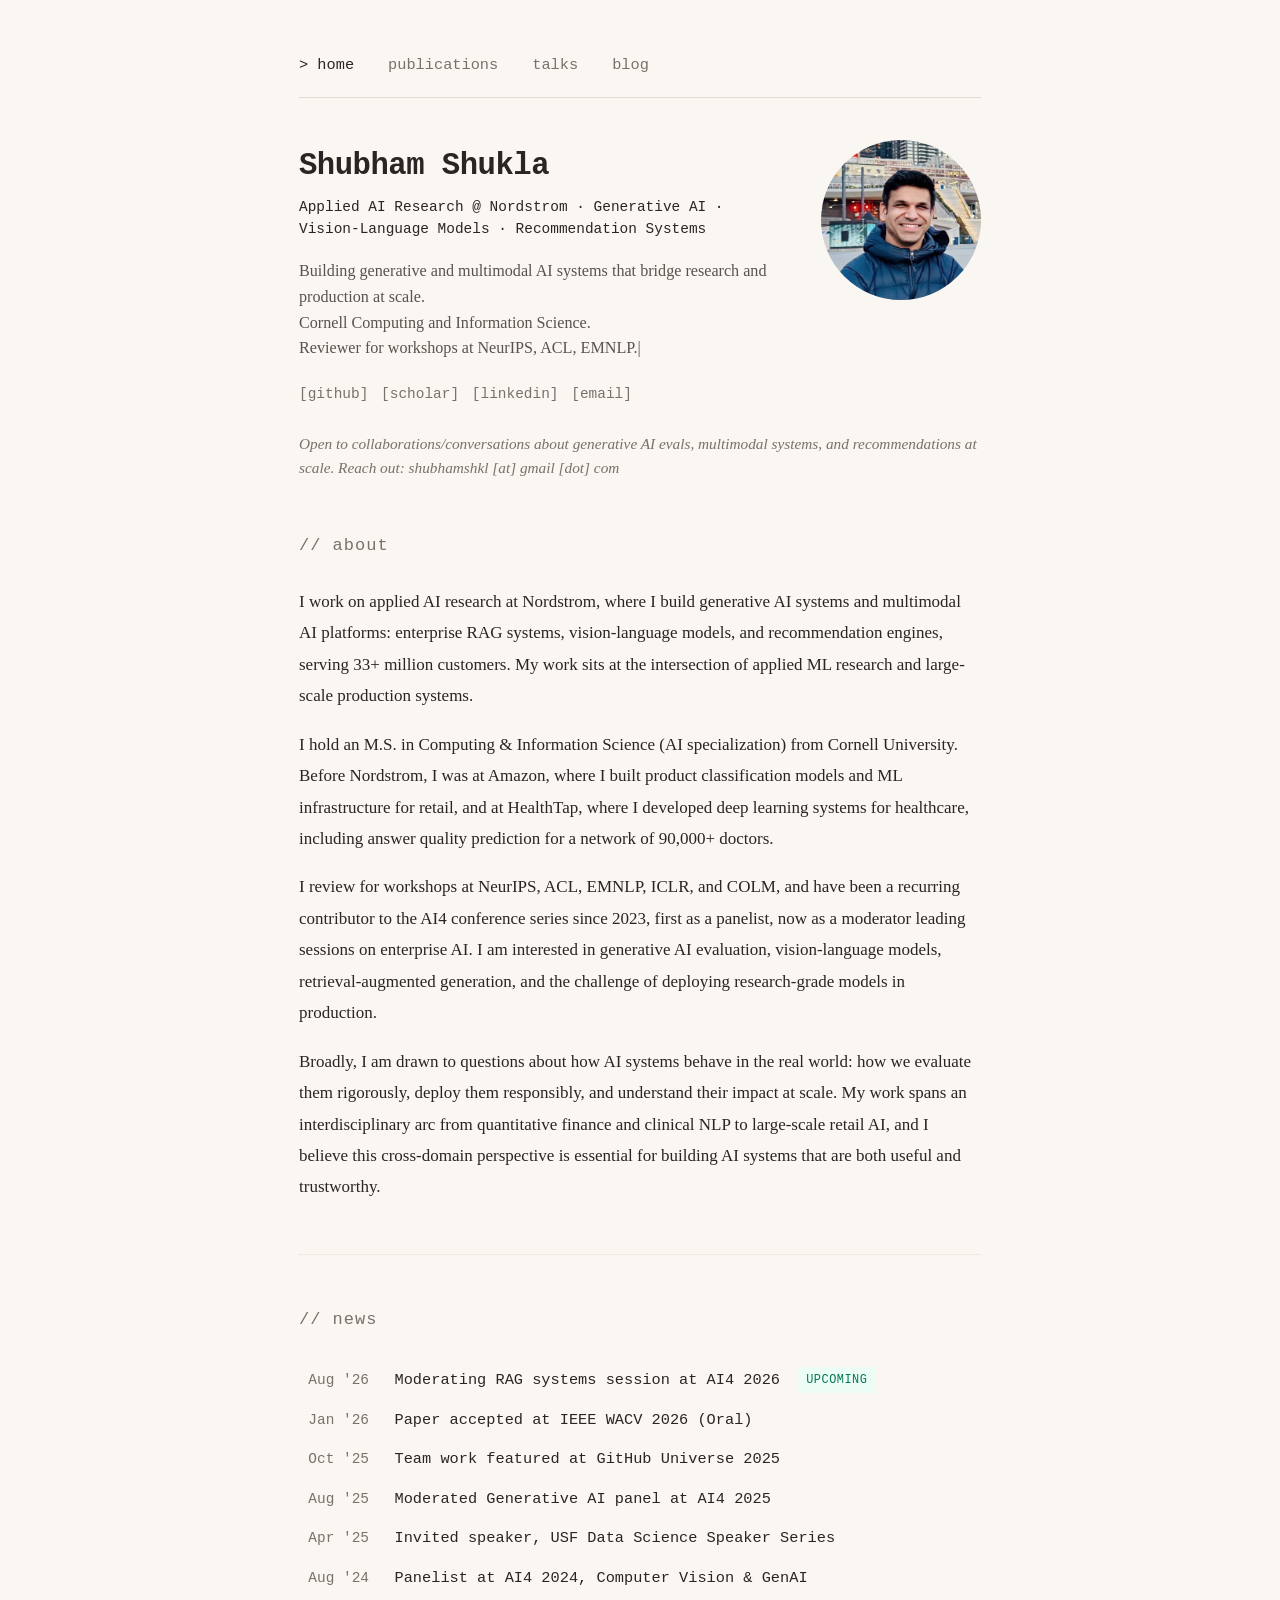
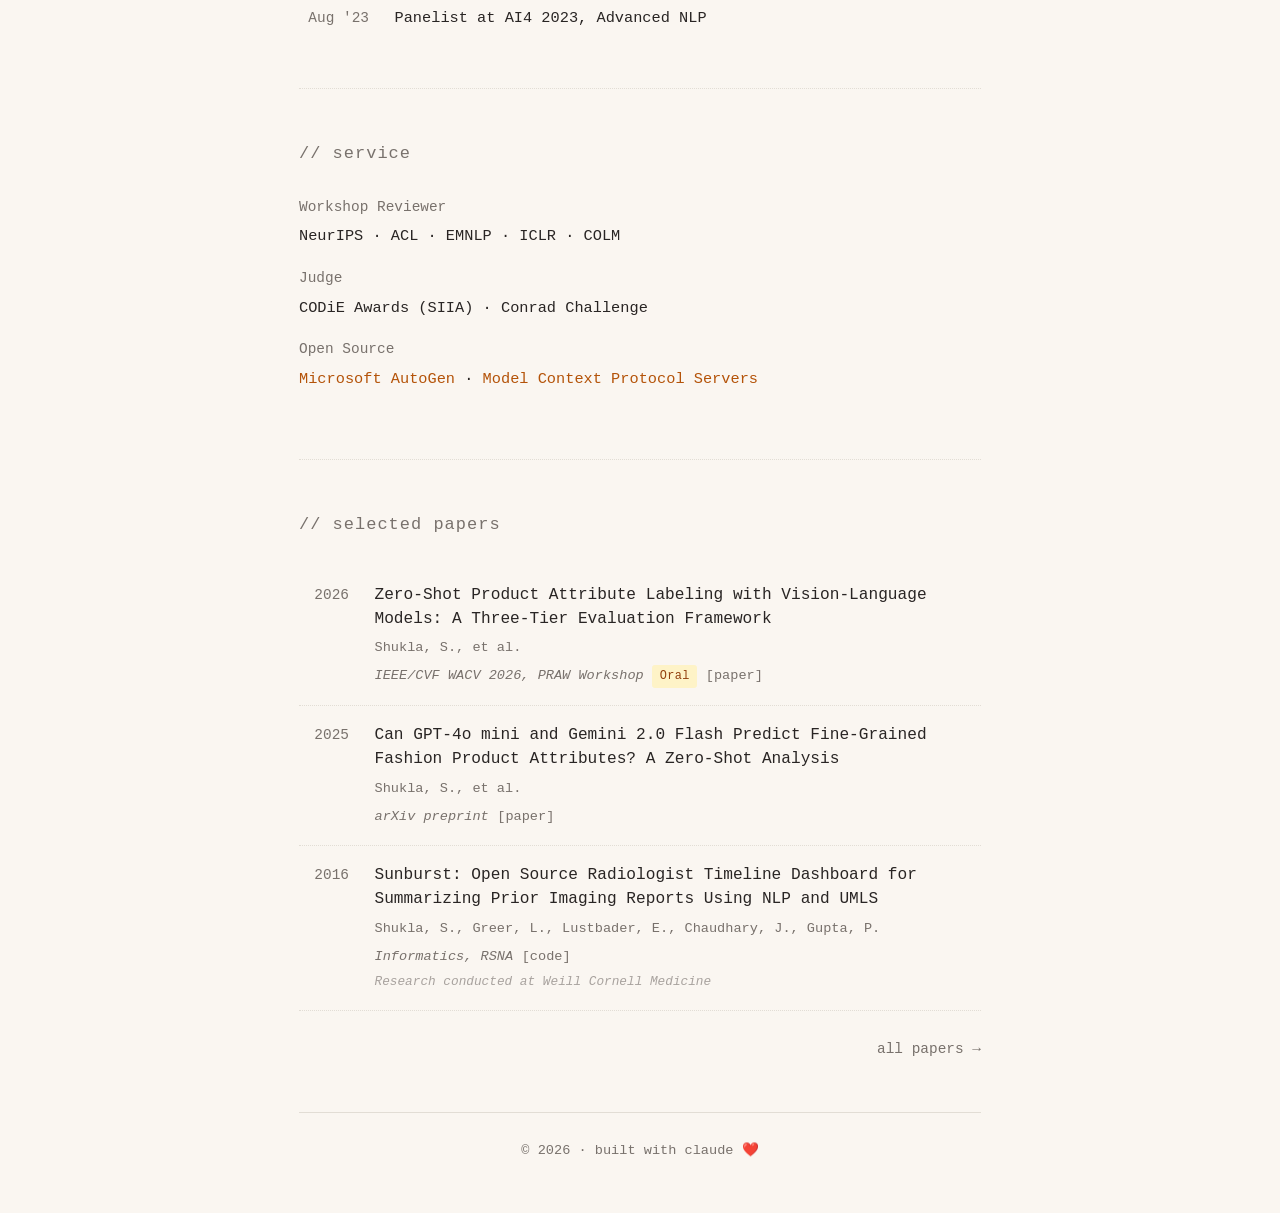
==== index.html @ 11f54bee "Update about section to emphasize generative AI systems and evaluation" ====
<!DOCTYPE html>
<html lang="en">
<head>
    <meta charset="UTF-8">
    <meta name="viewport" content="width=device-width, initial-scale=1.0">
    <title>Shubham Shukla</title>
    <meta name="description" content="Shubham Shukla | Applied AI Research @ Nordstrom. Multimodal AI, Recommendation Systems, Vision-Language Models.">
    <link rel="icon" type="image/png" href="favicons/favicon-96x96.png" sizes="96x96">
    <link rel="icon" type="image/svg+xml" href="favicons/favicon.svg">
    <link rel="shortcut icon" href="favicons/favicon.ico">
    <link rel="apple-touch-icon" sizes="180x180" href="favicons/apple-touch-icon.png">
    <link rel="manifest" href="favicons/site.webmanifest">
    <link rel="stylesheet" href="style.css">
</head>
<body>
    <div class="container">

        <!-- Navigation -->
        <nav>
            <ul>
                <li><a href="index.html" class="active">home</a></li>
                <li><a href="publications.html">publications</a></li>
                <li><a href="talks.html">talks</a></li>
                <li><a href="blog.html">blog</a></li>
            </ul>
        </nav>

        <!-- Header -->
        <header>
            <div class="header-content">
                <div class="intro">
                    <h1>Shubham Shukla</h1>
                    <p class="descriptor">Applied AI Research @ Nordstrom &middot; Generative AI &middot; Vision-Language Models &middot; Recommendation Systems</p>
                    <div class="tagline">
                        <p>Building generative and multimodal AI systems that bridge research and production at scale.</p>
                        <p>Cornell Computing and Information Science.</p>
                        <p>Reviewer for workshops at NeurIPS, ACL, EMNLP.<span class="cursor">|</span></p>
                    </div>
                    <div class="links">
                        <a href="https://github.com/shuklaham">github</a>
                        <a href="https://scholar.google.com/citations?user=YNJmWM0AAAAJ&hl=en">scholar</a>
                        <a href="https://linkedin.com/in/shuklaham">linkedin</a>
                        <a href="mailto:shubhamshkl@gmail.com">email</a>
                    </div>
                </div>
                <div class="portrait-container">
                    <img class="portrait" src="files/ss_headshot.png" alt="Shubham Shukla">
                </div>
            </div>
            <p class="callout">Open to collaborations/conversations about generative AI evals, multimodal systems, and recommendations at scale. Reach out: shubhamshkl [at] gmail [dot] com</p>
        </header>

        <main>

            <!-- About -->
            <section class="about">
                <h2 class="section-title">// about</h2>
                <p>I work on applied AI research at Nordstrom, where I build generative AI systems and multimodal AI platforms: enterprise RAG systems, vision-language models, and recommendation engines, serving 33+ million customers. My work sits at the intersection of applied ML research and large-scale production systems.</p>
                <p>I hold an M.S. in Computing &amp; Information Science (AI specialization) from Cornell University. Before Nordstrom, I was at Amazon, where I built product classification models and ML infrastructure for retail, and at HealthTap, where I developed deep learning systems for healthcare, including answer quality prediction for a network of 90,000+ doctors.</p>
                <p>I review for workshops at NeurIPS, ACL, EMNLP, ICLR, and COLM, and have been a recurring contributor to the AI4 conference series since 2023, first as a panelist, now as a moderator leading sessions on enterprise AI. I am interested in generative AI evaluation, vision-language models, retrieval-augmented generation, and the challenge of deploying research-grade models in production.</p>
                <p>Broadly, I am drawn to questions about how AI systems behave in the real world: how we evaluate them rigorously, deploy them responsibly, and understand their impact at scale. My work spans an interdisciplinary arc from quantitative finance and clinical NLP to large-scale retail AI, and I believe this cross-domain perspective is essential for building AI systems that are both useful and trustworthy.</p>
            </section>

            <!-- News -->
            <section class="news">
                <h2 class="section-title">// news</h2>
                <ul class="news-list">
                    <li class="news-item">
                        <span class="news-date">Aug '26</span>
                        <span class="news-text">Moderating RAG systems session at AI4 2026 <span class="badge-upcoming">upcoming</span></span>
                    </li>
                    <li class="news-item">
                        <span class="news-date">Jan '26</span>
                        <span class="news-text">Paper accepted at IEEE WACV 2026 (Oral)</span>
                    </li>
                    <li class="news-item">
                        <span class="news-date">Oct '25</span>
                        <span class="news-text">Team work featured at GitHub Universe 2025</span>
                    </li>
                    <li class="news-item">
                        <span class="news-date">Aug '25</span>
                        <span class="news-text">Moderated Generative AI panel at AI4 2025</span>
                    </li>
                    <li class="news-item">
                        <span class="news-date">Apr '25</span>
                        <span class="news-text">Invited speaker, USF Data Science Speaker Series</span>
                    </li>
                    <li class="news-item">
                        <span class="news-date">Aug '24</span>
                        <span class="news-text">Panelist at AI4 2024, Computer Vision &amp; GenAI</span>
                    </li>
                    <li class="news-item">
                        <span class="news-date">Aug '23</span>
                        <span class="news-text">Panelist at AI4 2023, Advanced NLP</span>
                    </li>
                </ul>
            </section>

            <!-- Service -->
            <section class="service">
                <h2 class="section-title">// service</h2>
                <div class="service-group">
                    <div class="service-label">Workshop Reviewer</div>
                    <div class="service-content">NeurIPS &middot; ACL &middot; EMNLP &middot; ICLR &middot; COLM</div>
                </div>
                <div class="service-group">
                    <div class="service-label">Judge</div>
                    <div class="service-content">CODiE Awards (SIIA) &middot; Conrad Challenge</div>
                </div>
                <div class="service-group">
                    <div class="service-label">Open Source</div>
                    <div class="service-content">
                        <a href="https://github.com/microsoft/autogen/pull/5684">Microsoft AutoGen</a> &middot;
                        <a href="https://github.com/modelcontextprotocol/servers/pull/3306">Model Context Protocol Servers</a>
                    </div>
                </div>
            </section>

            <!-- Selected Papers (compact, on homepage) -->
            <section class="papers">
                <h2 class="section-title">// selected papers</h2>

                <article class="paper">
                    <span class="year">2026</span>
                    <div class="paper-content">
                        <a class="paper-title" href="https://arxiv.org/abs/2601.15711">Zero-Shot Product Attribute Labeling with Vision-Language Models: A Three-Tier Evaluation Framework</a>
                        <div class="paper-authors">Shukla, S., et al.</div>
                        <div class="paper-meta">
                            <span class="paper-venue">IEEE/CVF WACV 2026, PRAW Workshop</span>
                            <span class="paper-badge">Oral</span>
                            <span class="paper-links"><a href="https://arxiv.org/abs/2601.15711">paper</a></span>
                        </div>
                    </div>
                </article>

                <article class="paper">
                    <span class="year">2025</span>
                    <div class="paper-content">
                        <a class="paper-title" href="https://arxiv.org/abs/2507.09950">Can GPT-4o mini and Gemini 2.0 Flash Predict Fine-Grained Fashion Product Attributes? A Zero-Shot Analysis</a>
                        <div class="paper-authors">Shukla, S., et al.</div>
                        <div class="paper-meta">
                            <span class="paper-venue">arXiv preprint</span>
                            <span class="paper-links"><a href="https://arxiv.org/abs/2507.09950">paper</a></span>
                        </div>
                    </div>
                </article>

                <article class="paper">
                    <span class="year">2016</span>
                    <div class="paper-content">
                        <a class="paper-title" href="https://bit.ly/radiologynlp">Sunburst: Open Source Radiologist Timeline Dashboard for Summarizing Prior Imaging Reports Using NLP and UMLS</a>
                        <div class="paper-authors">Shukla, S., Greer, L., Lustbader, E., Chaudhary, J., Gupta, P.</div>
                        <div class="paper-meta">
                            <span class="paper-venue">Informatics, RSNA</span>
                            <span class="paper-links"><a href="https://bit.ly/radiologynlp">code</a></span>
                        </div>
                        <div class="paper-note">Research conducted at Weill Cornell Medicine</div>
                    </div>
                </article>

                <div class="all-papers">
                    <a href="https://scholar.google.com/citations?user=YNJmWM0AAAAJ&hl=en">all papers &rarr;</a>
                </div>
            </section>

        </main>

        <footer>
            &copy; 2026 &middot; built with claude ❤️
        </footer>

    </div>
</body>
</html>
---- style.css ----
/* ================================================
   Shubham Shukla — Personal Professional Site
   Claude-inspired warm dark theme
   ================================================ */

/* --- CSS Variables --- */
:root {
    --bg: #faf6f1;
    --bg-alt: #f0ebe4;
    --text: #292524;
    --text-muted: #78716c;
    --link: #b45309;
    --link-hover: #92400e;
    --border: #e2ddd5;
    --code-bg: #f0ebe4;
    --tag-bg: #ece6dd;
    --upcoming-bg: #ecfdf5;
    --upcoming-text: #047857;
}

/* --- Reset & Base --- */
*, *::before, *::after {
    margin: 0;
    padding: 0;
    box-sizing: border-box;
}

html {
    font-size: 17px;
    scroll-behavior: smooth;
}

body {
    font-family: 'IBM Plex Mono', 'SF Mono', 'Fira Code', 'Consolas', monospace;
    background-color: var(--bg);
    color: var(--text);
    line-height: 1.7;
    -webkit-font-smoothing: antialiased;
    -moz-osx-font-smoothing: grayscale;
}

/* --- Container --- */
.container {
    max-width: 750px;
    margin: 0 auto;
    padding: 3rem 2rem;
}

/* --- Navigation --- */
nav {
    border-bottom: 1px solid var(--border);
    padding-bottom: 1rem;
    margin-bottom: 2.5rem;
}

nav ul {
    list-style: none;
    display: flex;
    gap: 2rem;
}

nav a {
    font-size: 0.9rem;
    color: var(--text-muted);
    text-decoration: none;
    transition: color 0.2s;
    position: relative;
}

nav a:hover {
    color: var(--text);
}

nav a.active {
    color: var(--text);
}

nav a.active::before {
    content: '> ';
}

nav a.disabled {
    color: #c4bdb4;
    cursor: default;
    pointer-events: none;
}

/* --- Header --- */
header {
    margin-bottom: 3rem;
}

.header-content {
    display: flex;
    justify-content: space-between;
    align-items: flex-start;
    gap: 2rem;
}

.intro {
    flex: 1;
}

.intro h1 {
    font-size: 1.8rem;
    font-weight: 600;
    letter-spacing: -0.5px;
    margin-bottom: 0.3rem;
    color: var(--text);
}

.descriptor {
    font-size: 0.85rem;
    color: var(--text);
    font-weight: 500;
    margin-bottom: 1rem;
    line-height: 1.5;
}

.tagline {
    font-family: 'Georgia', 'Times New Roman', serif;
    font-size: 0.95rem;
    color: #57534e;
    line-height: 1.6;
    margin-bottom: 1.2rem;
}

.tagline p {
    margin: 0;
}

.cursor {
    animation: blink 1s step-end infinite;
}

@keyframes blink {
    50% { opacity: 0; }
}

.links {
    display: flex;
    flex-wrap: wrap;
    gap: 0.75rem;
    font-size: 0.85rem;
}

.links a {
    color: var(--text-muted);
    text-decoration: none;
    transition: color 0.2s;
}

.links a:hover {
    color: var(--link);
}

.links a::before {
    content: '[';
}

.links a::after {
    content: ']';
}

/* --- Portrait --- */
.portrait-container {
    flex-shrink: 0;
}

.portrait {
    width: 160px;
    height: 160px;
    border-radius: 50%;
    object-fit: cover;
    object-position: center 15%;
    filter: grayscale(20%);
    transition: filter 0.3s;
}

.portrait:hover {
    filter: grayscale(0%);
}

.portrait-placeholder {
    width: 140px;
    height: 140px;
    border-radius: 50%;
    background: #e7e0d8;
    border: 2px solid var(--border);
    display: flex;
    align-items: center;
    justify-content: center;
}

.portrait-placeholder svg {
    width: 60px;
    height: 60px;
    opacity: 0.3;
}

/* --- Callout --- */
.callout {
    font-family: 'Georgia', 'Times New Roman', serif;
    font-size: 0.9rem;
    color: var(--text-muted);
    margin-top: 1.5rem;
    line-height: 1.6;
    font-style: italic;
}

/* --- Section Headers --- */
.section-title {
    font-size: 1rem;
    font-weight: 500;
    color: var(--text-muted);
    letter-spacing: 1px;
    margin-bottom: 1.5rem;
}

/* --- About / Bio --- */
.about {
    margin-bottom: 3rem;
    border-bottom: 1px dotted var(--border);
    padding-bottom: 3rem;
}

.about p {
    font-family: 'Georgia', 'Times New Roman', serif;
    font-size: 1rem;
    line-height: 1.85;
    color: var(--text);
    margin-bottom: 1rem;
}

.about p:last-child {
    margin-bottom: 0;
}

.about a {
    color: var(--link);
    text-decoration: none;
    border-bottom: 1px solid transparent;
    transition: border-color 0.2s;
}

.about a:hover {
    border-bottom-color: var(--link);
}

/* --- News Section --- */
.news {
    margin-bottom: 3rem;
    border-bottom: 1px dotted var(--border);
    padding-bottom: 3rem;
}

.news-list {
    list-style: none;
}

.news-item {
    display: flex;
    gap: 1.5rem;
    padding: 0.4rem 0;
    font-size: 0.9rem;
    align-items: baseline;
}

.news-date {
    flex-shrink: 0;
    width: 70px;
    color: var(--text-muted);
    font-size: 0.85rem;
    text-align: right;
}

.news-text {
    flex: 1;
    color: var(--text);
}

.news-text a {
    color: var(--link);
    text-decoration: none;
}

.news-text a:hover {
    text-decoration: underline;
}

/* --- Upcoming Badge --- */
.badge-upcoming {
    display: inline-block;
    font-size: 0.7rem;
    padding: 0.15rem 0.5rem;
    border-radius: 3px;
    background: var(--upcoming-bg);
    color: var(--upcoming-text);
    letter-spacing: 0.5px;
    text-transform: uppercase;
    margin-left: 0.5rem;
    vertical-align: middle;
}

/* --- Service/Review Section --- */
.service {
    margin-bottom: 3rem;
    border-bottom: 1px dotted var(--border);
    padding-bottom: 3rem;
}

.service-group {
    margin-bottom: 1rem;
}

.service-label {
    font-size: 0.85rem;
    color: var(--text-muted);
    margin-bottom: 0.3rem;
}

.service-content {
    font-size: 0.9rem;
    color: var(--text);
    line-height: 1.6;
}

.service-content a {
    color: var(--link);
    text-decoration: none;
}

.service-content a:hover {
    text-decoration: underline;
}

/* --- Papers / Publications --- */
.papers {
    margin-bottom: 3rem;
}

.paper {
    display: flex;
    gap: 1.5rem;
    padding: 1rem 0;
    border-bottom: 1px dotted var(--border);
    align-items: baseline;
}

.paper:last-child {
    border-bottom: none;
}

.paper .year {
    flex-shrink: 0;
    width: 50px;
    text-align: right;
    font-size: 0.85rem;
    color: var(--text-muted);
}

.paper-content {
    flex: 1;
}

.paper-title {
    font-size: 0.95rem;
    color: var(--text);
    text-decoration: none;
    line-height: 1.5;
    display: block;
    margin-bottom: 0.3rem;
}

.paper-title:hover {
    color: var(--link);
}

.paper-authors {
    font-size: 0.8rem;
    color: var(--text-muted);
    margin-bottom: 0.3rem;
}

.paper-meta {
    font-size: 0.8rem;
    color: var(--text-muted);
    display: flex;
    flex-wrap: wrap;
    align-items: baseline;
    gap: 0.5rem;
}

.paper-venue {
    font-style: italic;
}

.paper-badge {
    display: inline-block;
    font-size: 0.7rem;
    padding: 0.1rem 0.45rem;
    border-radius: 3px;
    background: #fef3c7;
    color: #92400e;
    letter-spacing: 0.3px;
}

.paper-links {
    font-size: 0.8rem;
}

.paper-links a {
    color: var(--text-muted);
    text-decoration: none;
    transition: color 0.2s;
}

.paper-links a:hover {
    color: var(--link);
}

.paper-links a::before {
    content: '[';
}

.paper-links a::after {
    content: ']';
}

.paper-links .sep {
    color: #d6d0c8;
    margin: 0 0.15rem;
}

.paper-note {
    font-size: 0.75rem;
    color: #a8a29e;
    font-style: italic;
    margin-top: 0.2rem;
}

.all-papers {
    text-align: right;
    margin-top: 1.5rem;
    font-size: 0.85rem;
}

.all-papers a {
    color: var(--text-muted);
    text-decoration: none;
    transition: color 0.2s;
}

.all-papers a:hover {
    color: var(--link);
}

/* --- Talks --- */
.talks {
    margin-bottom: 3rem;
}

.talk {
    display: flex;
    gap: 1.5rem;
    padding: 1rem 0;
    border-bottom: 1px dotted var(--border);
    align-items: baseline;
}

.talk:last-child {
    border-bottom: none;
}

.talk .date {
    flex-shrink: 0;
    width: 80px;
    text-align: right;
    font-size: 0.85rem;
    color: var(--text-muted);
}

.talk-content {
    flex: 1;
}

.talk-event {
    font-size: 0.95rem;
    color: var(--text);
    margin-bottom: 0.25rem;
}

.talk-topic {
    font-family: 'Georgia', 'Times New Roman', serif;
    font-size: 0.9rem;
    color: var(--text-muted);
    font-style: italic;
    margin-bottom: 0.3rem;
}

.talk-role {
    display: inline-block;
    font-size: 0.7rem;
    padding: 0.15rem 0.5rem;
    border-radius: 3px;
    letter-spacing: 0.5px;
    text-transform: uppercase;
    font-weight: 500;
}

.role-moderator {
    background: #fef3c7;
    color: #92400e;
}

.role-speaker {
    background: #ecfdf5;
    color: #047857;
}

.role-panelist {
    background: #fce7f3;
    color: #9d174d;
}

/* --- Footer --- */
footer {
    margin-top: 3rem;
    padding-top: 1.5rem;
    border-top: 1px solid var(--border);
    text-align: center;
    font-size: 0.8rem;
    color: var(--text-muted);
}

/* --- Generic link styling --- */
a {
    color: var(--link);
}

/* --- Page header for sub-pages --- */
.page-header {
    margin-bottom: 2.5rem;
}

.page-header h1 {
    font-size: 1.5rem;
    font-weight: 600;
    letter-spacing: -0.3px;
    margin-bottom: 0.3rem;
}

.page-header .tagline {
    margin-bottom: 0;
}

/* --- Blog List --- */
.blog-list {
    margin-bottom: 3rem;
}

.blog-post {
    padding: 1.25rem 0;
    border-bottom: 1px dotted var(--border);
}

.blog-post:last-child {
    border-bottom: none;
}

.post-date {
    font-size: 0.8rem;
    color: var(--text-muted);
}

.blog-post h2 {
    font-size: 1.05rem;
    font-weight: 500;
    margin: 0.25rem 0;
}

.blog-post h2 a {
    color: var(--text);
    text-decoration: none;
    transition: color 0.2s;
}

.blog-post h2 a:hover {
    color: var(--link);
}

.post-excerpt {
    font-family: 'Georgia', 'Times New Roman', serif;
    font-size: 0.9rem;
    color: var(--text-muted);
    margin-bottom: 0.5rem;
}

.post-tags {
    display: flex;
    gap: 0.5rem;
}

.tag {
    font-size: 0.7rem;
    padding: 0.1rem 0.45rem;
    border-radius: 3px;
    background: var(--tag-bg);
    color: var(--text-muted);
    letter-spacing: 0.3px;
    text-transform: uppercase;
}

/* --- Blog Post Page --- */
.post-header {
    margin-bottom: 2rem;
}

.back-link {
    font-size: 0.85rem;
    color: var(--text-muted);
    text-decoration: none;
    display: inline-block;
    margin-bottom: 1.5rem;
    transition: color 0.2s;
}

.back-link:hover {
    color: var(--link);
}

.post-header h1 {
    font-size: 1.5rem;
    font-weight: 600;
    letter-spacing: -0.3px;
    margin-bottom: 0.5rem;
}

.post-meta {
    font-size: 0.85rem;
    color: var(--text-muted);
}

.post-content {
    margin-bottom: 3rem;
}

.post-content p {
    font-family: 'Georgia', 'Times New Roman', serif;
    font-size: 1rem;
    line-height: 1.85;
    color: var(--text);
    margin-bottom: 1rem;
}

.post-content h2 {
    font-size: 1.1rem;
    font-weight: 600;
    margin: 2rem 0 1rem;
}

.post-content a {
    color: var(--link);
    text-decoration: none;
    border-bottom: 1px solid transparent;
    transition: border-color 0.2s;
}

.post-content a:hover {
    border-bottom-color: var(--link);
}

/* --- Responsive --- */
@media (max-width: 600px) {
    html {
        font-size: 15px;
    }

    .container {
        padding: 2rem 1.5rem;
    }

    nav ul {
        gap: 1rem;
    }

    .header-content {
        flex-direction: column-reverse;
        align-items: center;
        text-align: center;
    }

    .intro h1 {
        font-size: 1.5rem;
    }

    .links {
        justify-content: center;
    }

    .portrait, .portrait-placeholder {
        width: 120px;
        height: 120px;
    }

    .about, .news, .service, .papers, .talks {
        margin-bottom: 2rem;
        padding-bottom: 2rem;
    }

    .paper {
        flex-direction: column;
        gap: 0.25rem;
    }

    .paper .year {
        text-align: left;
        width: auto;
    }

    .talk {
        flex-direction: column;
        gap: 0.25rem;
    }

    .talk .date {
        text-align: left;
        width: auto;
    }

    .news-item {
        flex-direction: column;
        gap: 0.2rem;
    }

    .news-date {
        text-align: left;
        width: auto;
    }
}
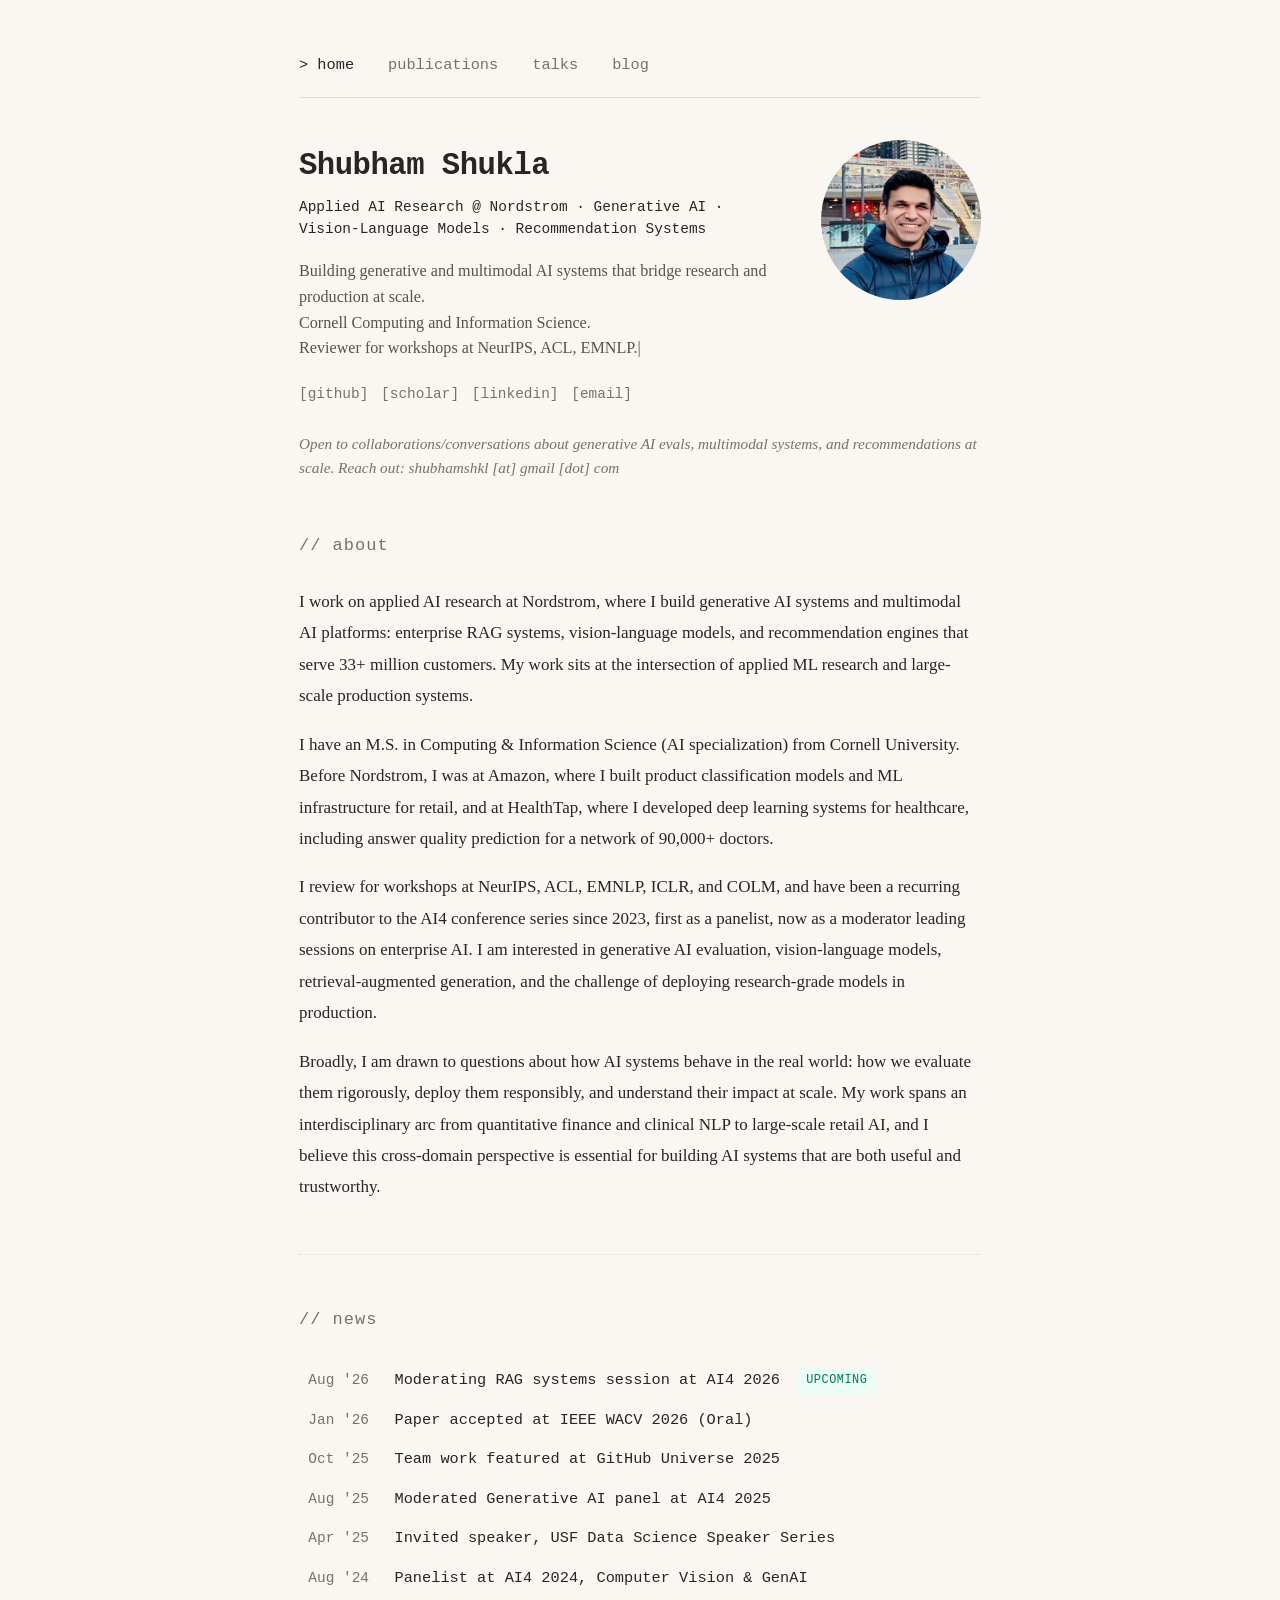
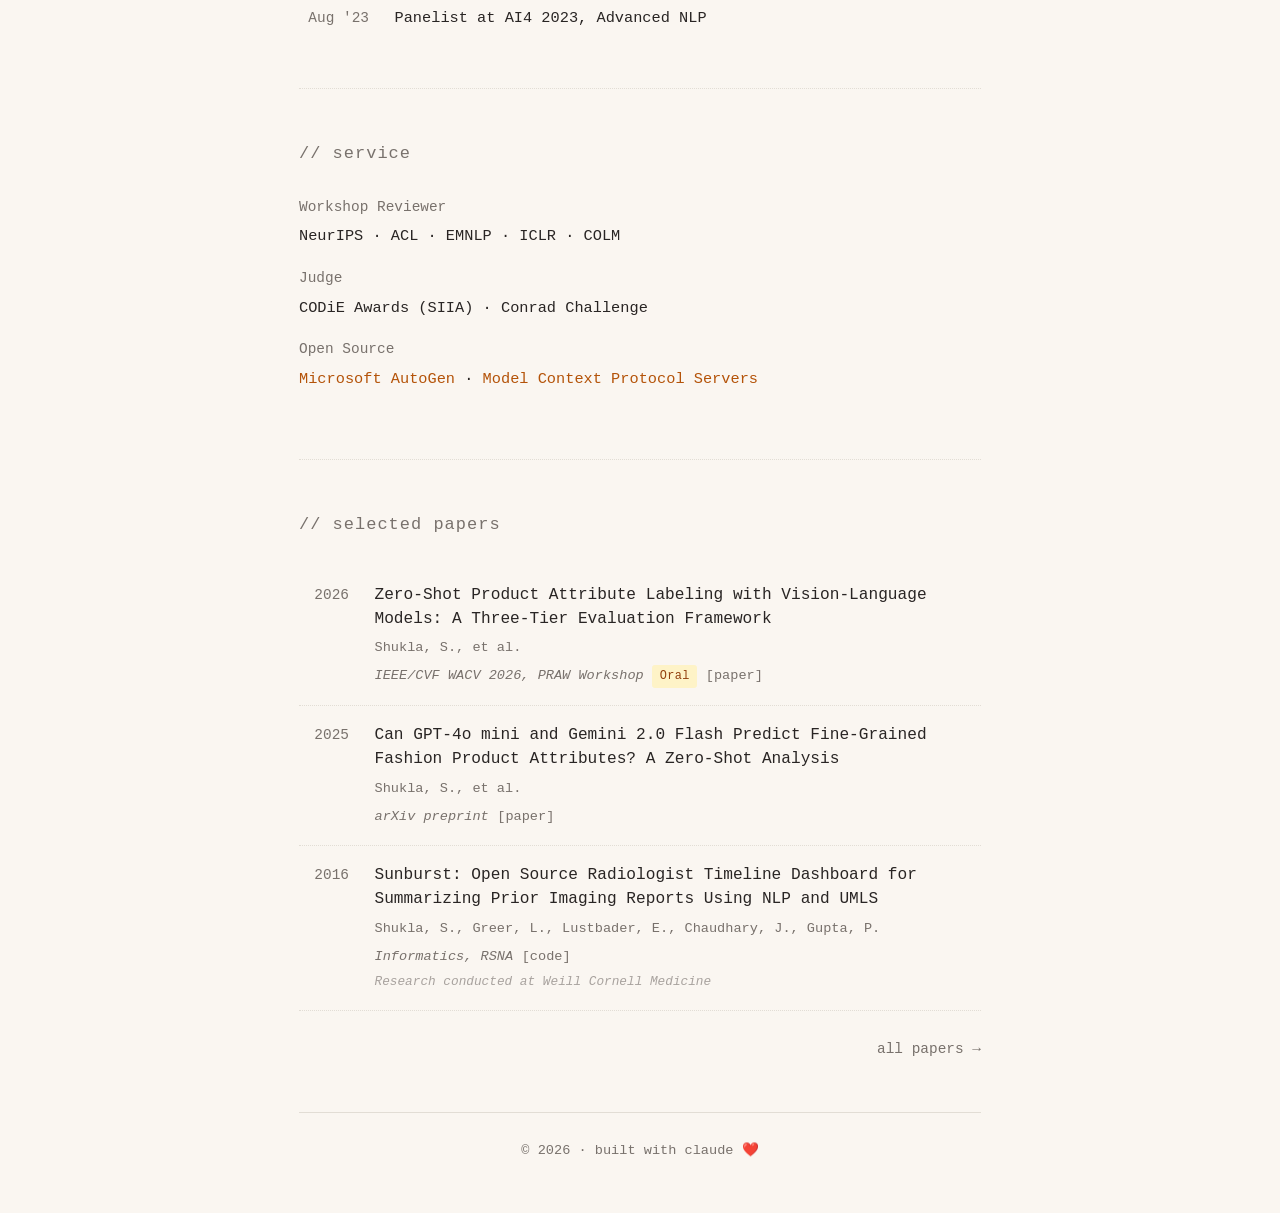
==== commit 30afb74d: "Polish about section wording Co-Authored-By: Claude Opus 4.6 <noreply@anthropic.com>" ====
--- a/index.html
+++ b/index.html
@@ -55,8 +55,8 @@
             <!-- About -->
             <section class="about">
                 <h2 class="section-title">// about</h2>
-                <p>I work on applied AI research at Nordstrom, where I build generative AI systems and multimodal AI platforms: enterprise RAG systems, vision-language models, and recommendation engines, serving 33+ million customers. My work sits at the intersection of applied ML research and large-scale production systems.</p>
-                <p>I hold an M.S. in Computing &amp; Information Science (AI specialization) from Cornell University. Before Nordstrom, I was at Amazon, where I built product classification models and ML infrastructure for retail, and at HealthTap, where I developed deep learning systems for healthcare, including answer quality prediction for a network of 90,000+ doctors.</p>
+                <p>I work on applied AI research at Nordstrom, where I build generative AI systems and multimodal AI platforms: enterprise RAG systems, vision-language models, and recommendation engines that serve 33+ million customers. My work sits at the intersection of applied ML research and large-scale production systems.</p>
+                <p>I have an M.S. in Computing &amp; Information Science (AI specialization) from Cornell University. Before Nordstrom, I was at Amazon, where I built product classification models and ML infrastructure for retail, and at HealthTap, where I developed deep learning systems for healthcare, including answer quality prediction for a network of 90,000+ doctors.</p>
                 <p>I review for workshops at NeurIPS, ACL, EMNLP, ICLR, and COLM, and have been a recurring contributor to the AI4 conference series since 2023, first as a panelist, now as a moderator leading sessions on enterprise AI. I am interested in generative AI evaluation, vision-language models, retrieval-augmented generation, and the challenge of deploying research-grade models in production.</p>
                 <p>Broadly, I am drawn to questions about how AI systems behave in the real world: how we evaluate them rigorously, deploy them responsibly, and understand their impact at scale. My work spans an interdisciplinary arc from quantitative finance and clinical NLP to large-scale retail AI, and I believe this cross-domain perspective is essential for building AI systems that are both useful and trustworthy.</p>
             </section>
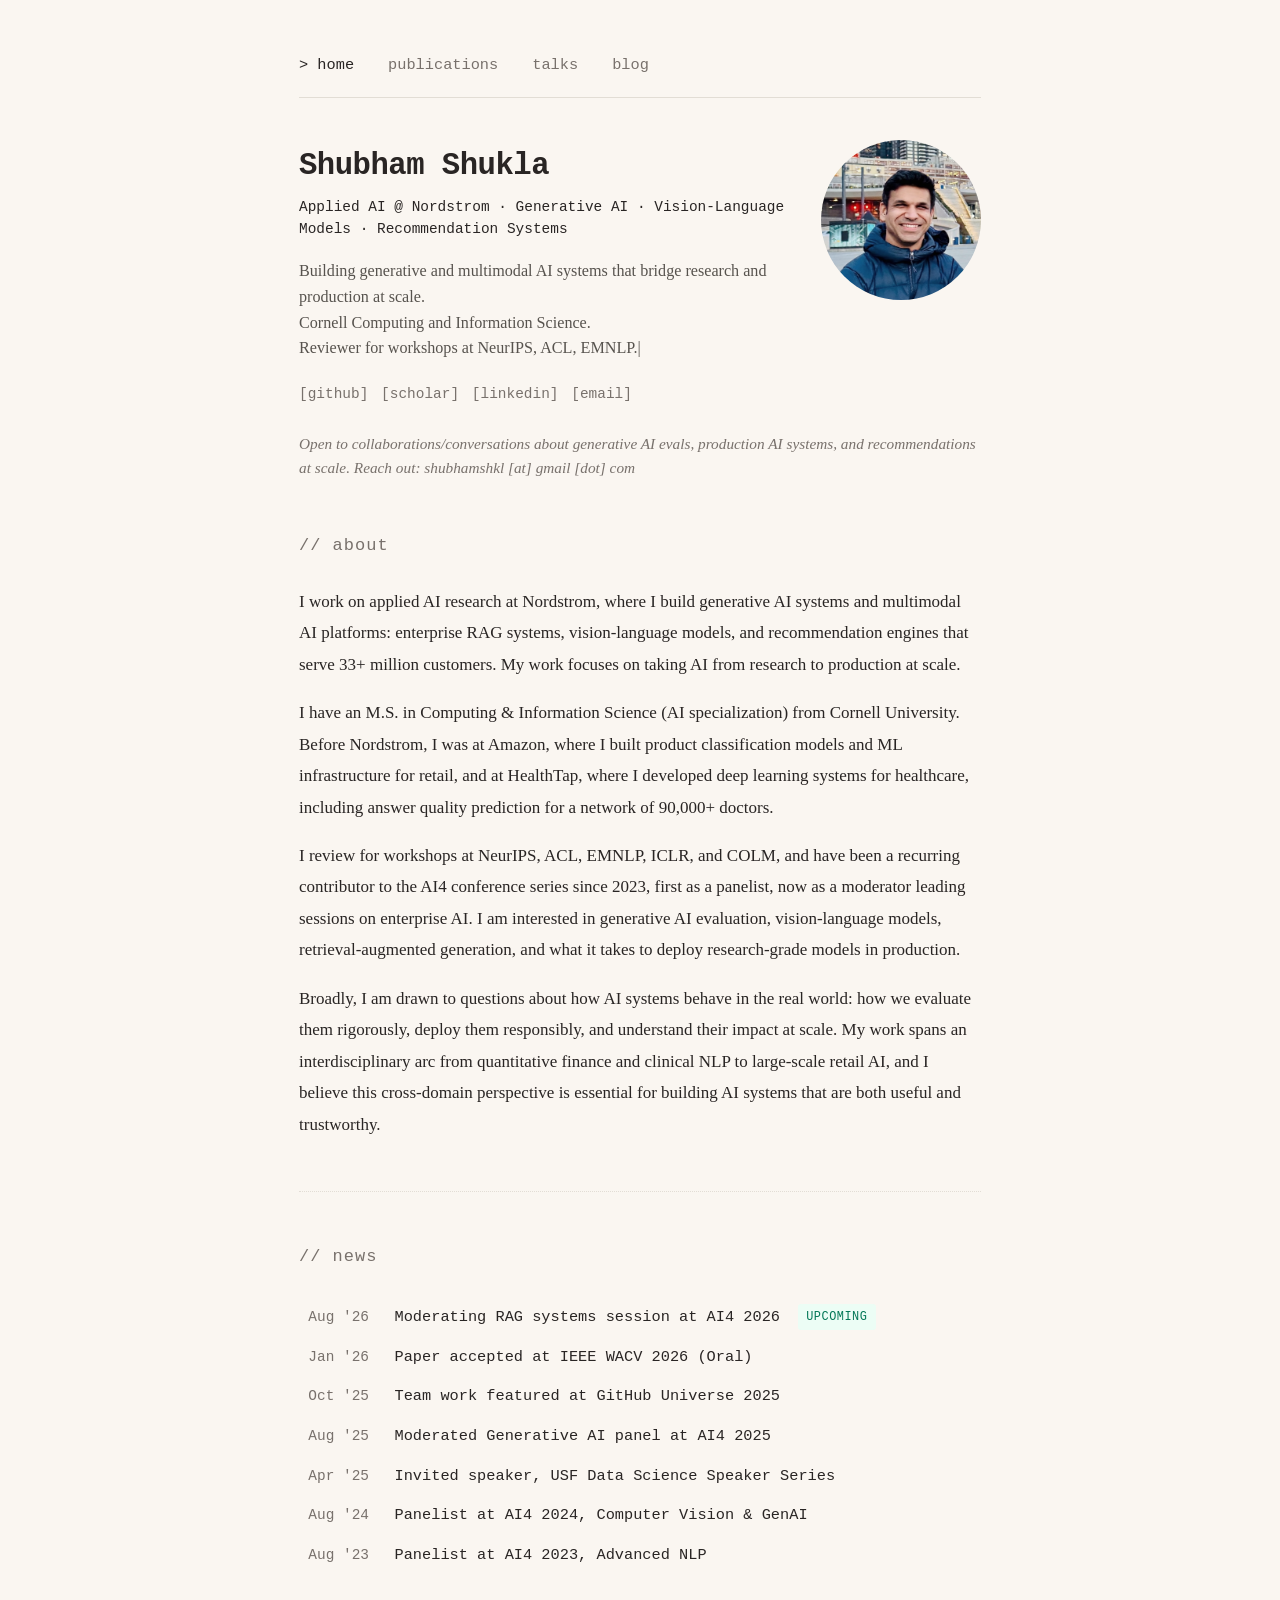
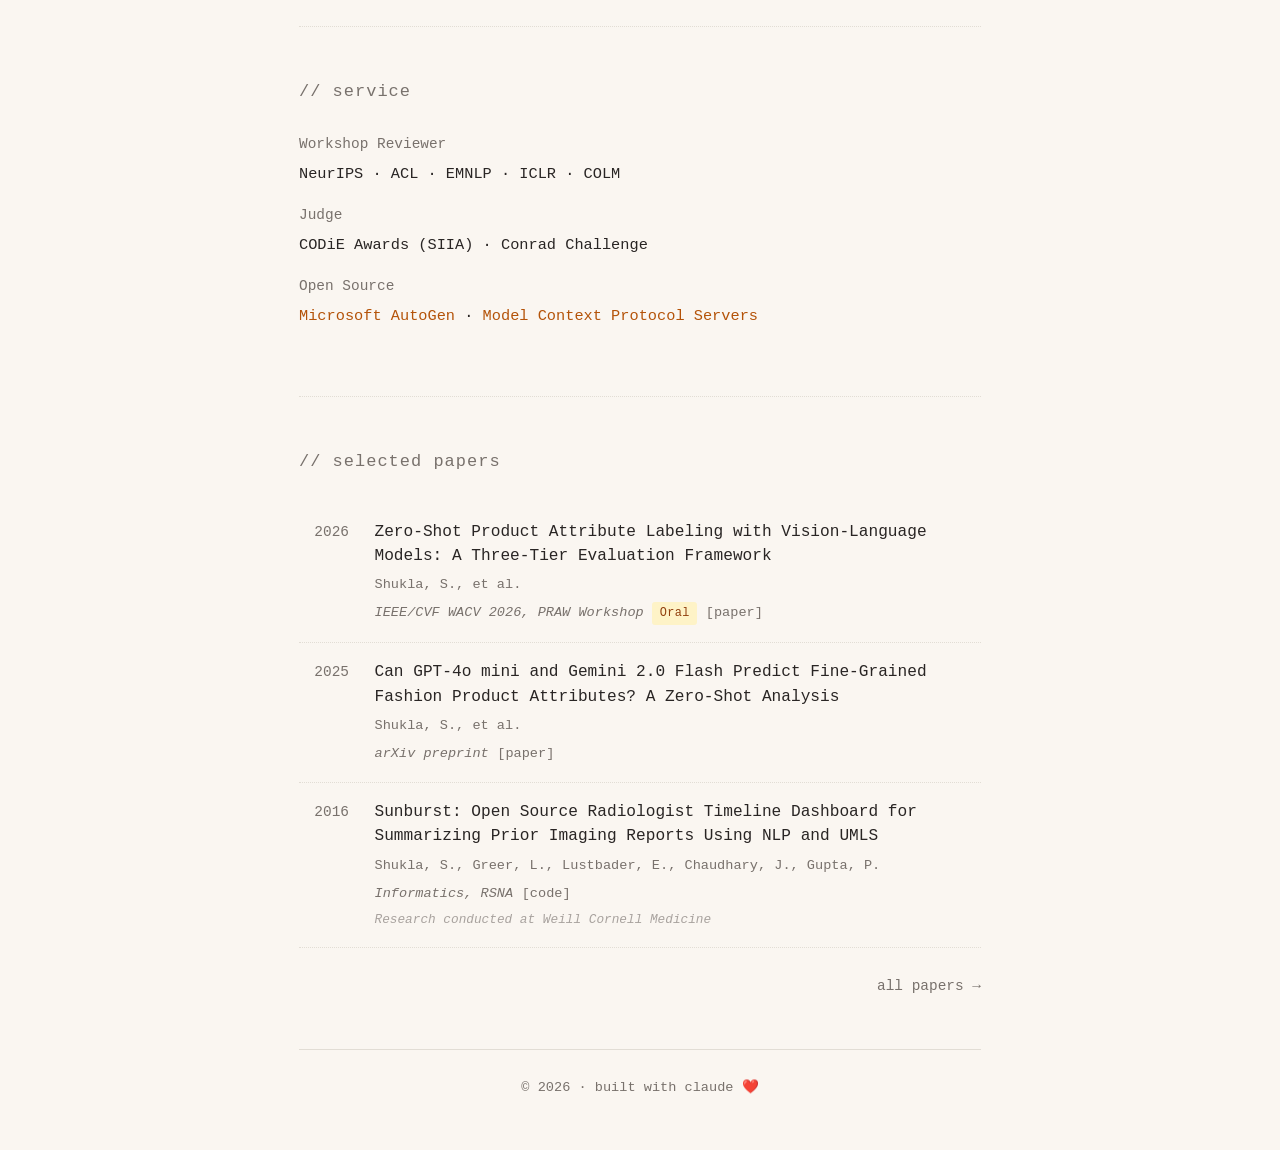
==== commit 8869af14: "Shift website tone toward applied AI and production systems Co-Authored-By: Claude Opus 4.6 <noreply" ====
--- a/index.html
+++ b/index.html
@@ -4,13 +4,21 @@
     <meta charset="UTF-8">
     <meta name="viewport" content="width=device-width, initial-scale=1.0">
     <title>Shubham Shukla</title>
-    <meta name="description" content="Shubham Shukla | Applied AI Research @ Nordstrom. Multimodal AI, Recommendation Systems, Vision-Language Models.">
+    <meta name="description" content="Shubham Shukla | Applied AI @ Nordstrom. Multimodal AI, Recommendation Systems, Vision-Language Models.">
     <link rel="icon" type="image/png" href="favicons/favicon-96x96.png" sizes="96x96">
     <link rel="icon" type="image/svg+xml" href="favicons/favicon.svg">
     <link rel="shortcut icon" href="favicons/favicon.ico">
     <link rel="apple-touch-icon" sizes="180x180" href="favicons/apple-touch-icon.png">
     <link rel="manifest" href="favicons/site.webmanifest">
     <link rel="stylesheet" href="style.css">
+    <!-- Google tag (gtag.js) -->
+    <script async src="https://www.googletagmanager.com/gtag/js?id=G-W799XXLWF4"></script>
+    <script>
+      window.dataLayer = window.dataLayer || [];
+      function gtag(){dataLayer.push(arguments);}
+      gtag('js', new Date());
+      gtag('config', 'G-W799XXLWF4');
+    </script>
 </head>
 <body>
     <div class="container">
@@ -30,7 +38,7 @@
             <div class="header-content">
                 <div class="intro">
                     <h1>Shubham Shukla</h1>
-                    <p class="descriptor">Applied AI Research @ Nordstrom &middot; Generative AI &middot; Vision-Language Models &middot; Recommendation Systems</p>
+                    <p class="descriptor">Applied AI @ Nordstrom &middot; Generative AI &middot; Vision-Language Models &middot; Recommendation Systems</p>
                     <div class="tagline">
                         <p>Building generative and multimodal AI systems that bridge research and production at scale.</p>
                         <p>Cornell Computing and Information Science.</p>
@@ -47,7 +55,7 @@
                     <img class="portrait" src="files/ss_headshot.png" alt="Shubham Shukla">
                 </div>
             </div>
-            <p class="callout">Open to collaborations/conversations about generative AI evals, multimodal systems, and recommendations at scale. Reach out: shubhamshkl [at] gmail [dot] com</p>
+            <p class="callout">Open to collaborations/conversations about generative AI evals, production AI systems, and recommendations at scale. Reach out: shubhamshkl [at] gmail [dot] com</p>
         </header>
 
         <main>
@@ -55,9 +63,9 @@
             <!-- About -->
             <section class="about">
                 <h2 class="section-title">// about</h2>
-                <p>I work on applied AI research at Nordstrom, where I build generative AI systems and multimodal AI platforms: enterprise RAG systems, vision-language models, and recommendation engines that serve 33+ million customers. My work sits at the intersection of applied ML research and large-scale production systems.</p>
+                <p>I work on applied AI research at Nordstrom, where I build generative AI systems and multimodal AI platforms: enterprise RAG systems, vision-language models, and recommendation engines that serve 33+ million customers. My work focuses on taking AI from research to production at scale.</p>
                 <p>I have an M.S. in Computing &amp; Information Science (AI specialization) from Cornell University. Before Nordstrom, I was at Amazon, where I built product classification models and ML infrastructure for retail, and at HealthTap, where I developed deep learning systems for healthcare, including answer quality prediction for a network of 90,000+ doctors.</p>
-                <p>I review for workshops at NeurIPS, ACL, EMNLP, ICLR, and COLM, and have been a recurring contributor to the AI4 conference series since 2023, first as a panelist, now as a moderator leading sessions on enterprise AI. I am interested in generative AI evaluation, vision-language models, retrieval-augmented generation, and the challenge of deploying research-grade models in production.</p>
+                <p>I review for workshops at NeurIPS, ACL, EMNLP, ICLR, and COLM, and have been a recurring contributor to the AI4 conference series since 2023, first as a panelist, now as a moderator leading sessions on enterprise AI. I am interested in generative AI evaluation, vision-language models, retrieval-augmented generation, and what it takes to deploy research-grade models in production.</p>
                 <p>Broadly, I am drawn to questions about how AI systems behave in the real world: how we evaluate them rigorously, deploy them responsibly, and understand their impact at scale. My work spans an interdisciplinary arc from quantitative finance and clinical NLP to large-scale retail AI, and I believe this cross-domain perspective is essential for building AI systems that are both useful and trustworthy.</p>
             </section>
 
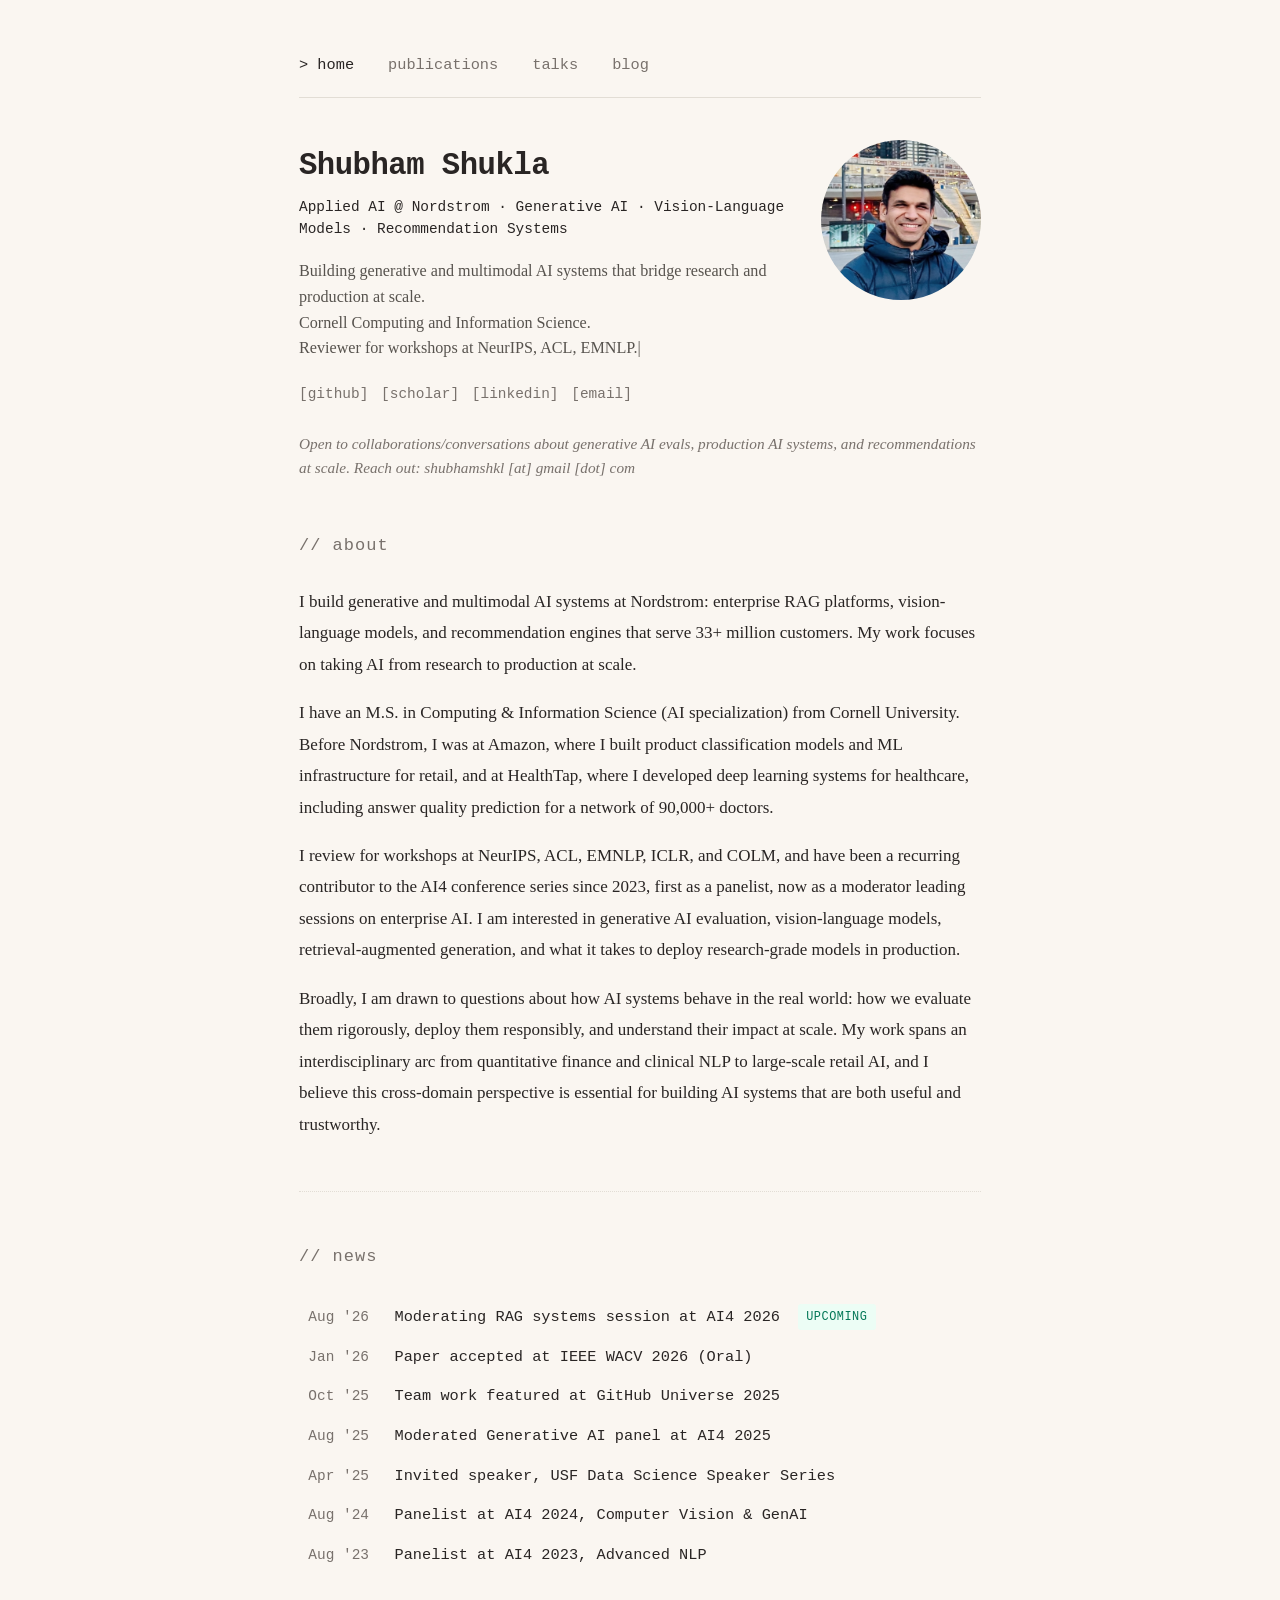
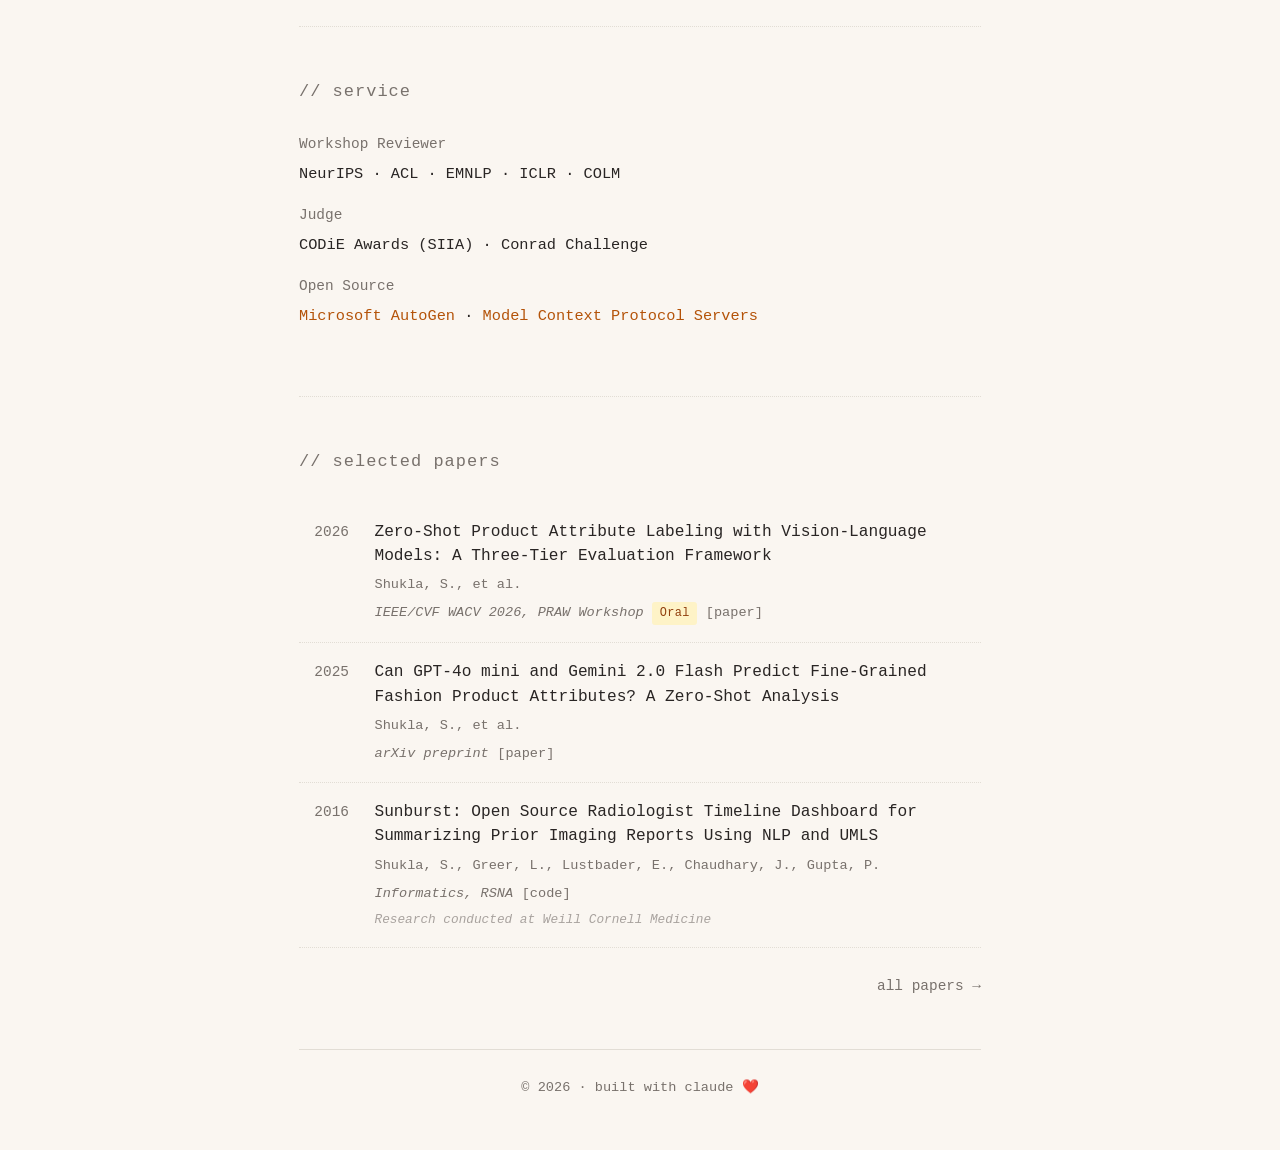
==== commit f4162e8b: "Tighten opening bio sentence Co-Authored-By: Claude Opus 4.6 <noreply@anthropic.com>" ====
--- a/index.html
+++ b/index.html
@@ -63,7 +63,7 @@
             <!-- About -->
             <section class="about">
                 <h2 class="section-title">// about</h2>
-                <p>I work on applied AI research at Nordstrom, where I build generative AI systems and multimodal AI platforms: enterprise RAG systems, vision-language models, and recommendation engines that serve 33+ million customers. My work focuses on taking AI from research to production at scale.</p>
+                <p>I build generative and multimodal AI systems at Nordstrom: enterprise RAG platforms, vision-language models, and recommendation engines that serve 33+ million customers. My work focuses on taking AI from research to production at scale.</p>
                 <p>I have an M.S. in Computing &amp; Information Science (AI specialization) from Cornell University. Before Nordstrom, I was at Amazon, where I built product classification models and ML infrastructure for retail, and at HealthTap, where I developed deep learning systems for healthcare, including answer quality prediction for a network of 90,000+ doctors.</p>
                 <p>I review for workshops at NeurIPS, ACL, EMNLP, ICLR, and COLM, and have been a recurring contributor to the AI4 conference series since 2023, first as a panelist, now as a moderator leading sessions on enterprise AI. I am interested in generative AI evaluation, vision-language models, retrieval-augmented generation, and what it takes to deploy research-grade models in production.</p>
                 <p>Broadly, I am drawn to questions about how AI systems behave in the real world: how we evaluate them rigorously, deploy them responsibly, and understand their impact at scale. My work spans an interdisciplinary arc from quantitative finance and clinical NLP to large-scale retail AI, and I believe this cross-domain perspective is essential for building AI systems that are both useful and trustworthy.</p>
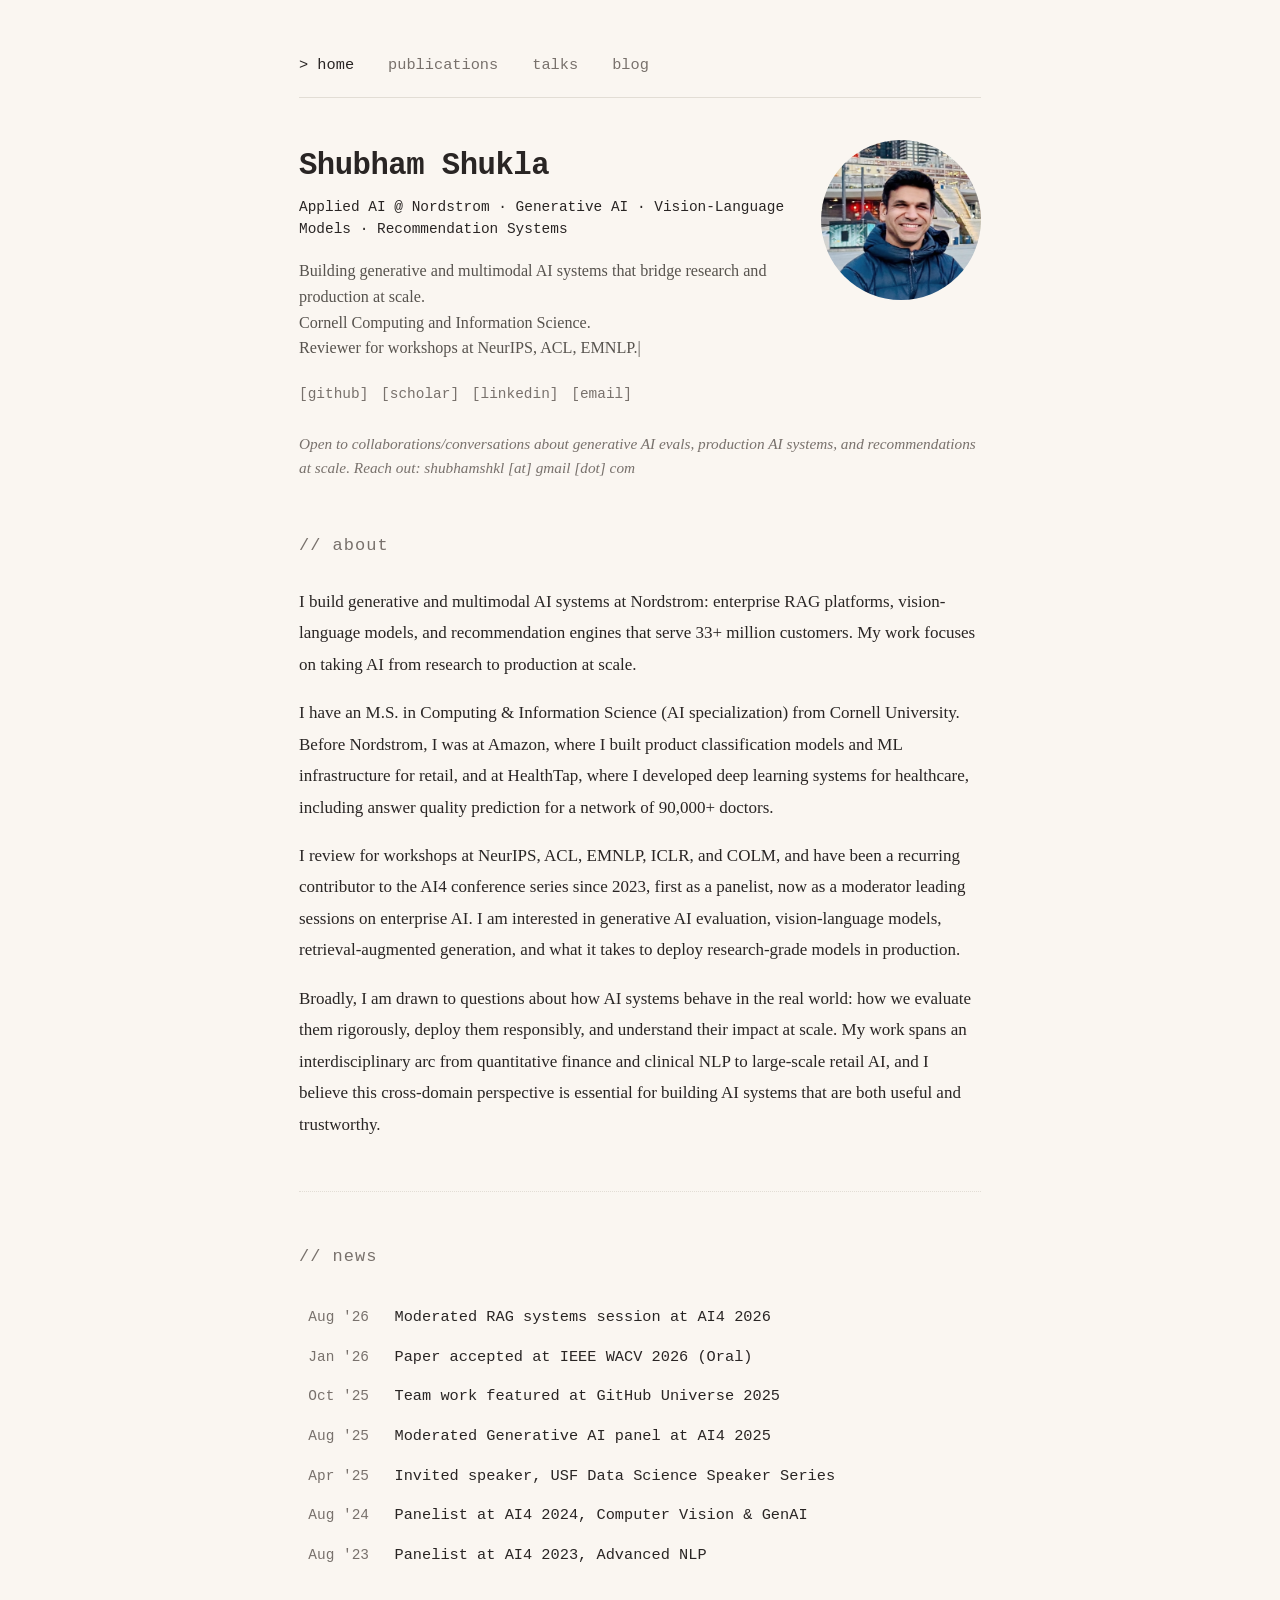
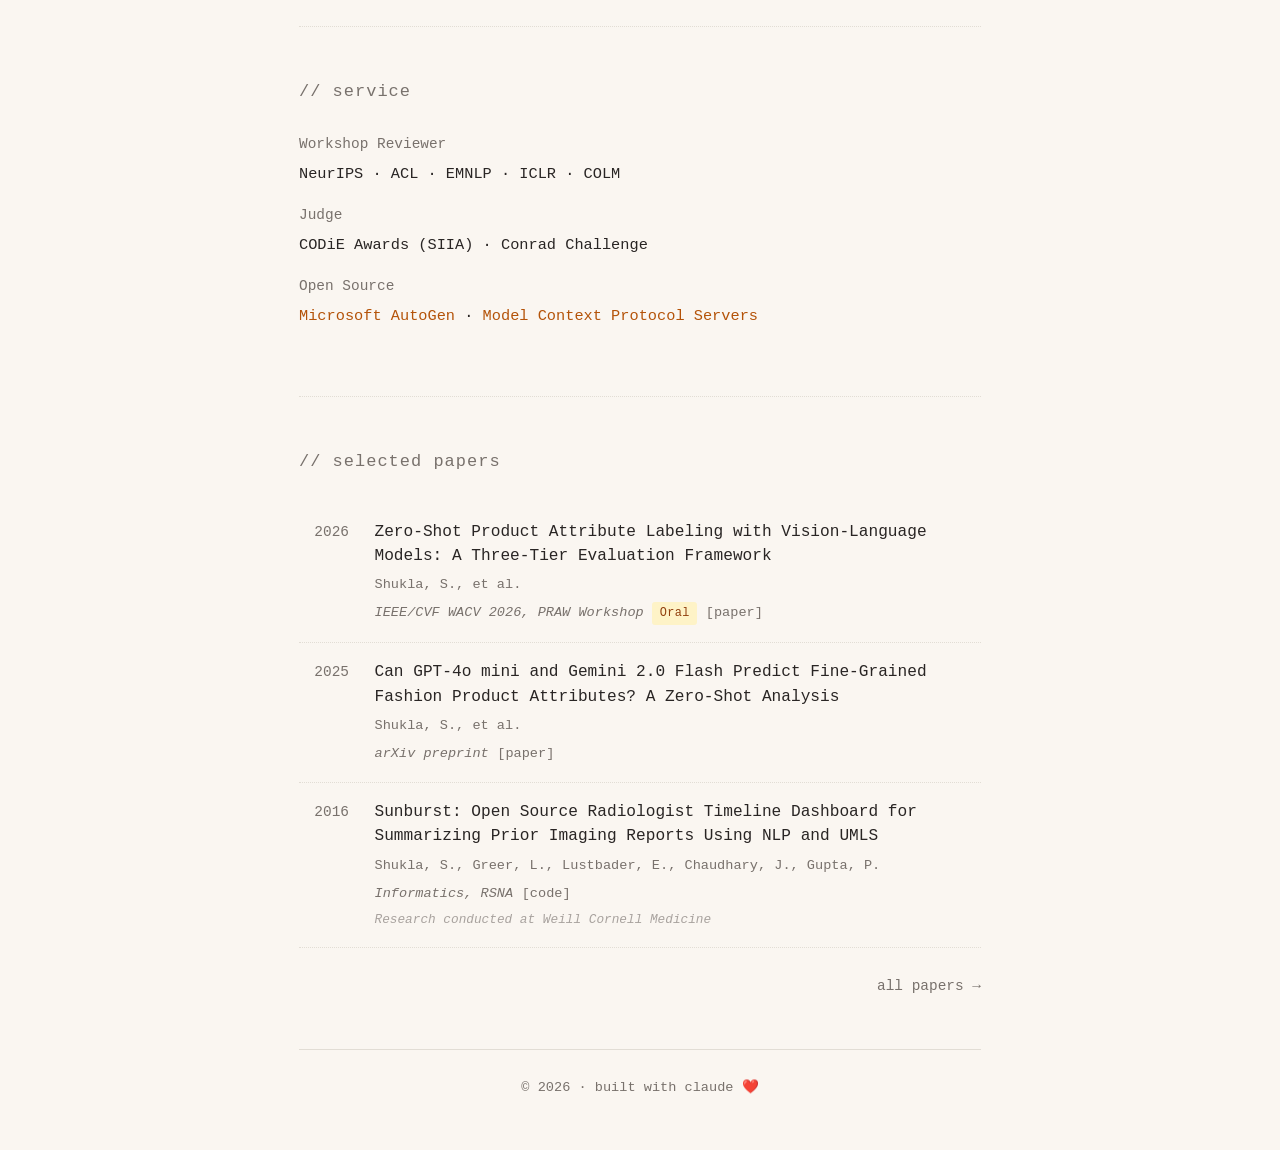
==== commit ce05a0ea: "Mark AI4 2026 as completed Ai4 2026 has taken place, so drop the "upcoming" badges on the news item " ====
--- a/index.html
+++ b/index.html
@@ -75,7 +75,7 @@
                 <ul class="news-list">
                     <li class="news-item">
                         <span class="news-date">Aug '26</span>
-                        <span class="news-text">Moderating RAG systems session at AI4 2026 <span class="badge-upcoming">upcoming</span></span>
+                        <span class="news-text">Moderated RAG systems session at AI4 2026</span>
                     </li>
                     <li class="news-item">
                         <span class="news-date">Jan '26</span>
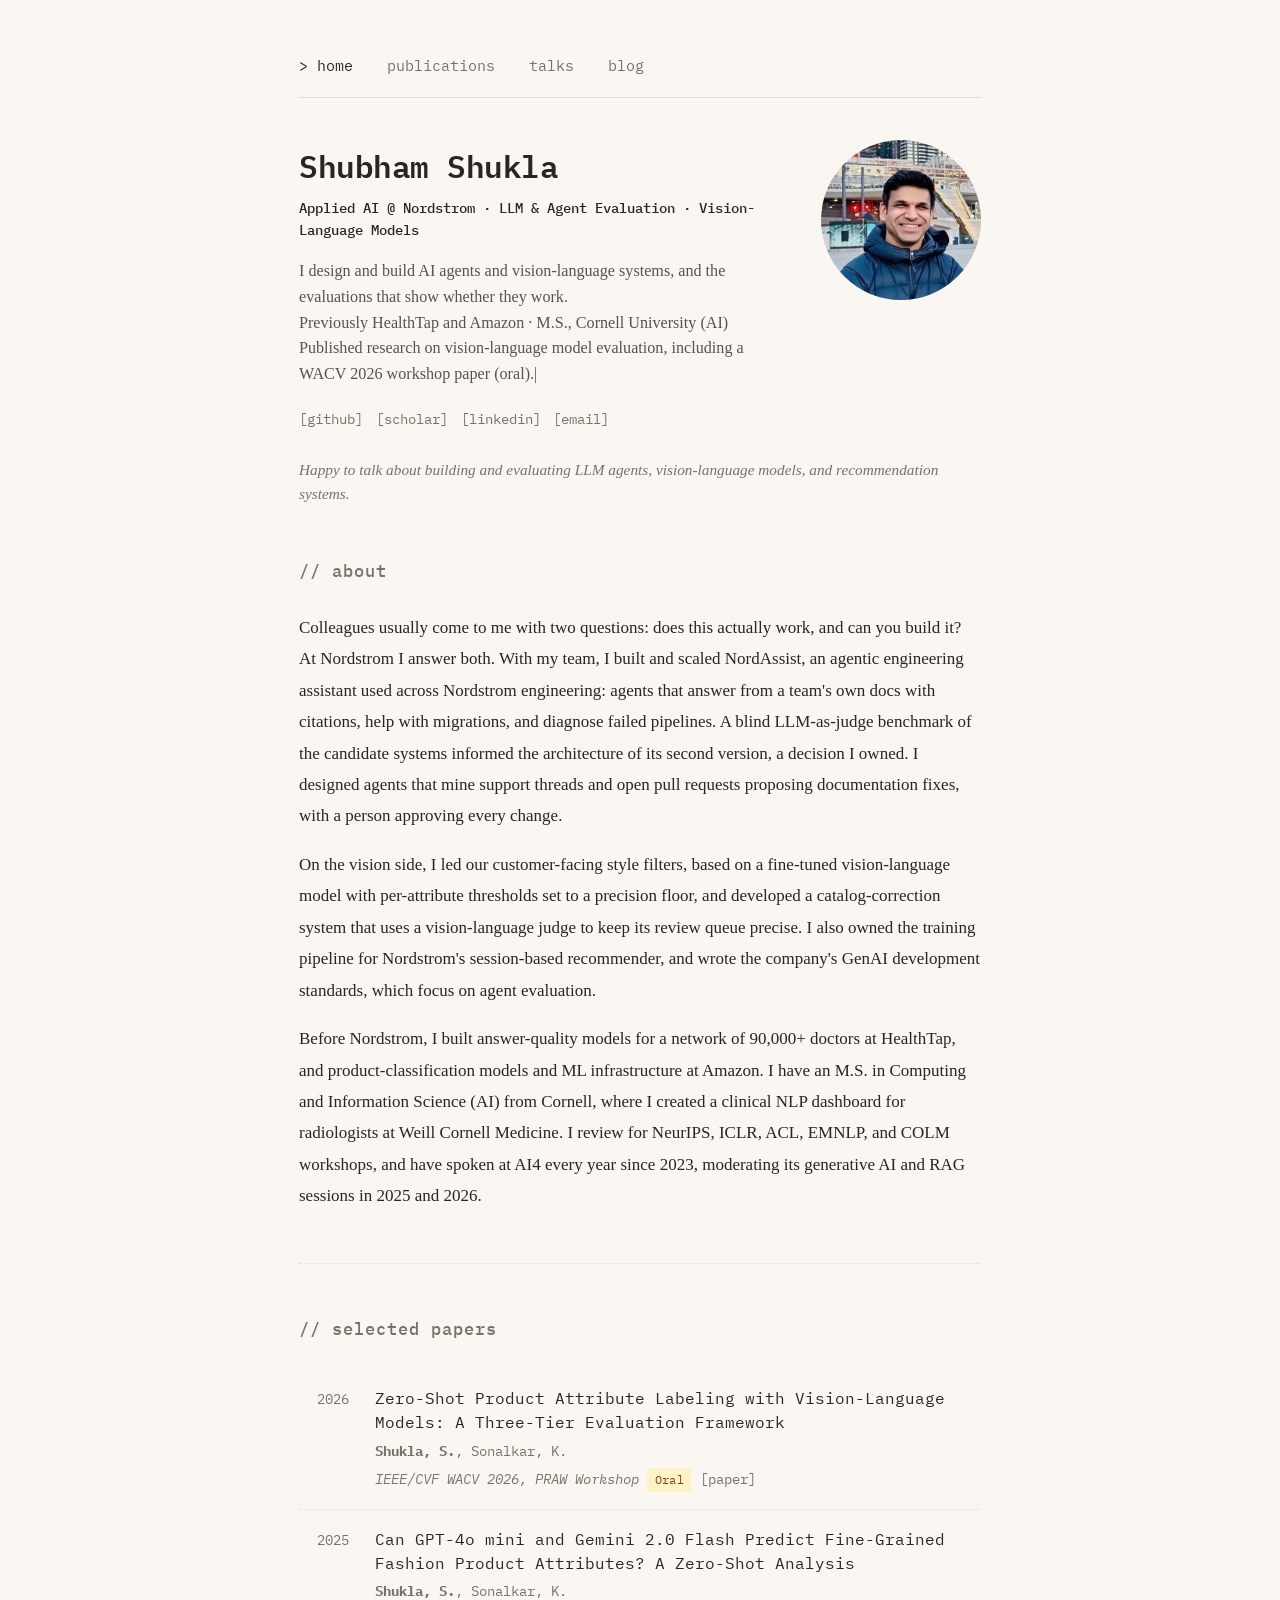
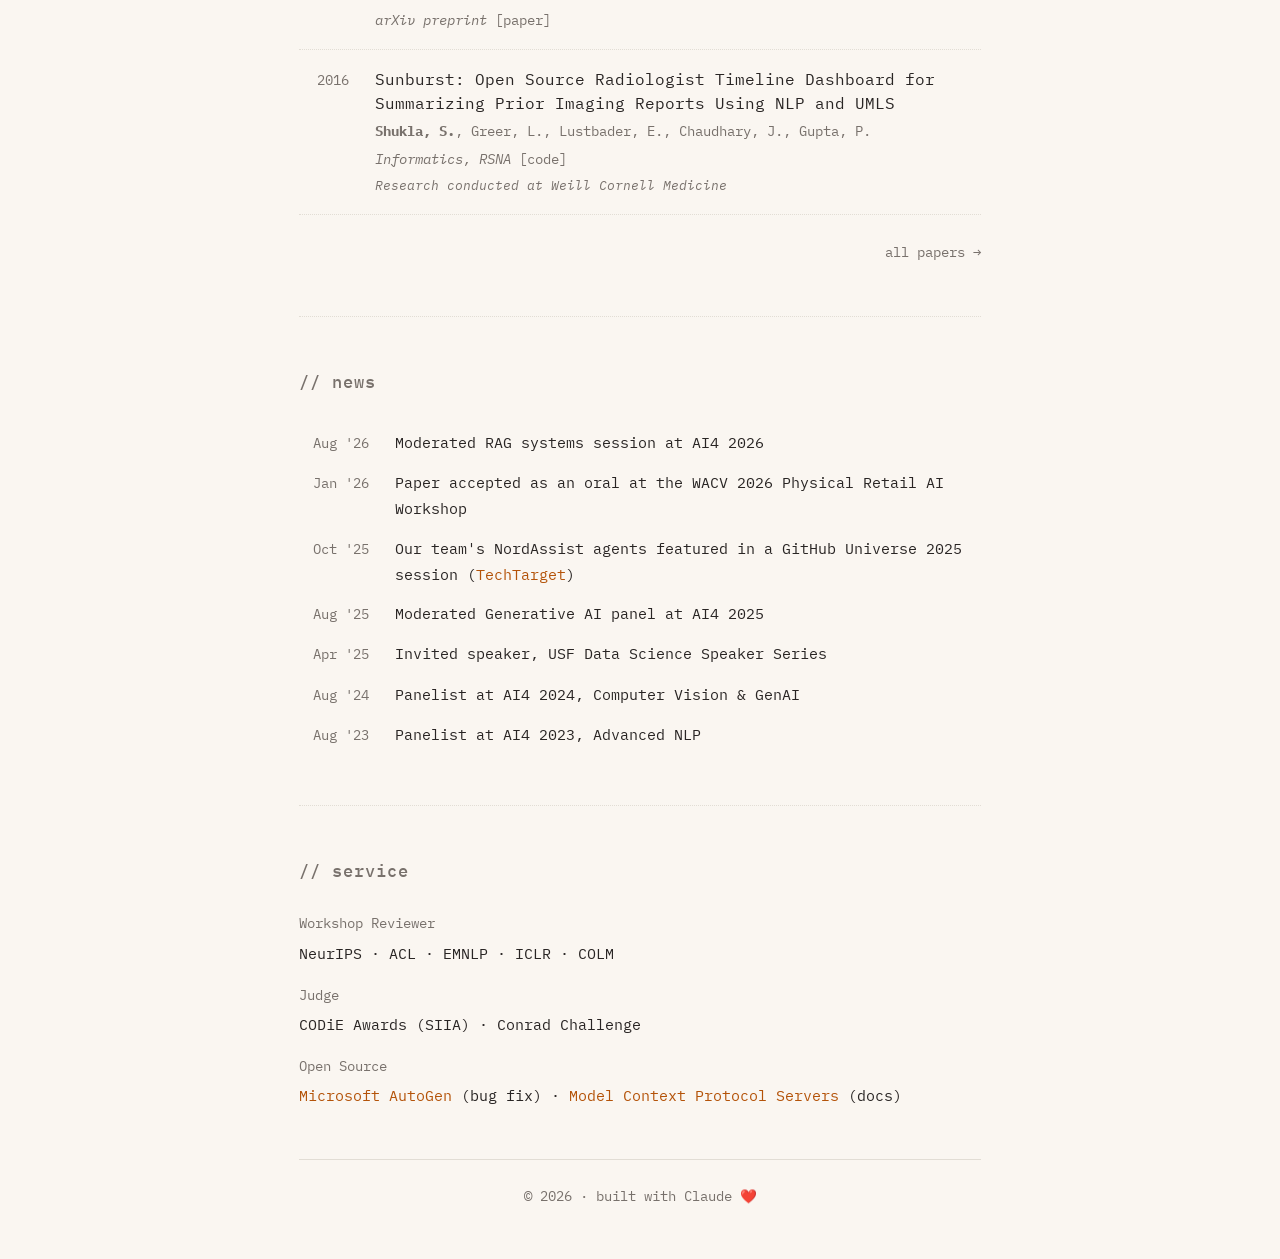
==== commit c6241a0a: "Reposition homepage around building and evaluating AI agents - Rewrite descriptor, tagline, callout " ====
--- a/index.html
+++ b/index.html
@@ -4,12 +4,21 @@
     <meta charset="UTF-8">
     <meta name="viewport" content="width=device-width, initial-scale=1.0">
     <title>Shubham Shukla</title>
-    <meta name="description" content="Shubham Shukla | Applied AI @ Nordstrom. Multimodal AI, Recommendation Systems, Vision-Language Models.">
+    <meta name="description" content="Shubham Shukla | Applied AI @ Nordstrom. Building and evaluating LLM agents, vision-language models, and recommendation systems.">
+    <meta property="og:type" content="website">
+    <meta property="og:url" content="https://shuklaham.github.io/">
+    <meta property="og:title" content="Shubham Shukla">
+    <meta property="og:description" content="Applied AI @ Nordstrom. Building and evaluating LLM agents, vision-language models, and recommendation systems.">
+    <meta property="og:image" content="https://shuklaham.github.io/files/ss_headshot.jpg">
+    <meta name="twitter:card" content="summary">
     <link rel="icon" type="image/png" href="favicons/favicon-96x96.png" sizes="96x96">
     <link rel="icon" type="image/svg+xml" href="favicons/favicon.svg">
     <link rel="shortcut icon" href="favicons/favicon.ico">
     <link rel="apple-touch-icon" sizes="180x180" href="favicons/apple-touch-icon.png">
     <link rel="manifest" href="favicons/site.webmanifest">
+    <link rel="preconnect" href="https://fonts.googleapis.com">
+    <link rel="preconnect" href="https://fonts.gstatic.com" crossorigin>
+    <link rel="stylesheet" href="https://fonts.googleapis.com/css2?family=IBM+Plex+Mono:ital,wght@0,400;0,500;0,600;1,400&display=swap">
     <link rel="stylesheet" href="style.css">
     <!-- Google tag (gtag.js) -->
     <script async src="https://www.googletagmanager.com/gtag/js?id=G-W799XXLWF4"></script>
@@ -38,11 +47,11 @@
             <div class="header-content">
                 <div class="intro">
                     <h1>Shubham Shukla</h1>
-                    <p class="descriptor">Applied AI @ Nordstrom &middot; Generative AI &middot; Vision-Language Models &middot; Recommendation Systems</p>
+                    <p class="descriptor">Applied AI @ Nordstrom &middot; LLM &amp; Agent Evaluation &middot; Vision-Language Models</p>
                     <div class="tagline">
-                        <p>Building generative and multimodal AI systems that bridge research and production at scale.</p>
-                        <p>Cornell Computing and Information Science.</p>
-                        <p>Reviewer for workshops at NeurIPS, ACL, EMNLP.<span class="cursor">|</span></p>
+                        <p>I design and build AI agents and vision-language systems, and the evaluations that show whether they work.</p>
+                        <p>Previously HealthTap and Amazon &middot; M.S., Cornell University (AI)</p>
+                        <p>Published research on vision-language model evaluation, including a WACV 2026 workshop paper (oral).<span class="cursor" aria-hidden="true">|</span></p>
                     </div>
                     <div class="links">
                         <a href="https://github.com/shuklaham">github</a>
@@ -52,10 +61,10 @@
                     </div>
                 </div>
                 <div class="portrait-container">
-                    <img class="portrait" src="files/ss_headshot.png" alt="Shubham Shukla">
+                    <img class="portrait" src="files/ss_headshot.jpg" alt="Shubham Shukla">
                 </div>
             </div>
-            <p class="callout">Open to collaborations/conversations about generative AI evals, production AI systems, and recommendations at scale. Reach out: shubhamshkl [at] gmail [dot] com</p>
+            <p class="callout">Happy to talk about building and evaluating LLM agents, vision-language models, and recommendation systems.</p>
         </header>
 
         <main>
@@ -63,10 +72,56 @@
             <!-- About -->
             <section class="about">
                 <h2 class="section-title">// about</h2>
-                <p>I build generative and multimodal AI systems at Nordstrom: enterprise RAG platforms, vision-language models, and recommendation engines that serve 33+ million customers. My work focuses on taking AI from research to production at scale.</p>
-                <p>I have an M.S. in Computing &amp; Information Science (AI specialization) from Cornell University. Before Nordstrom, I was at Amazon, where I built product classification models and ML infrastructure for retail, and at HealthTap, where I developed deep learning systems for healthcare, including answer quality prediction for a network of 90,000+ doctors.</p>
-                <p>I review for workshops at NeurIPS, ACL, EMNLP, ICLR, and COLM, and have been a recurring contributor to the AI4 conference series since 2023, first as a panelist, now as a moderator leading sessions on enterprise AI. I am interested in generative AI evaluation, vision-language models, retrieval-augmented generation, and what it takes to deploy research-grade models in production.</p>
-                <p>Broadly, I am drawn to questions about how AI systems behave in the real world: how we evaluate them rigorously, deploy them responsibly, and understand their impact at scale. My work spans an interdisciplinary arc from quantitative finance and clinical NLP to large-scale retail AI, and I believe this cross-domain perspective is essential for building AI systems that are both useful and trustworthy.</p>
+                <p>Colleagues usually come to me with two questions: does this actually work, and can you build it? At Nordstrom I answer both. With my team, I built and scaled NordAssist, an agentic engineering assistant used across Nordstrom engineering: agents that answer from a team's own docs with citations, help with migrations, and diagnose failed pipelines. A blind LLM-as-judge benchmark of the candidate systems informed the architecture of its second version, a decision I owned. I designed agents that mine support threads and open pull requests proposing documentation fixes, with a person approving every change.</p>
+                <p>On the vision side, I led our customer-facing style filters, based on a fine-tuned vision-language model with per-attribute thresholds set to a precision floor, and developed a catalog-correction system that uses a vision-language judge to keep its review queue precise. I also owned the training pipeline for Nordstrom's session-based recommender, and wrote the company's GenAI development standards, which focus on agent evaluation.</p>
+                <p>Before Nordstrom, I built answer-quality models for a network of 90,000+ doctors at HealthTap, and product-classification models and ML infrastructure at Amazon. I have an M.S. in Computing and Information Science (AI) from Cornell, where I created a clinical NLP dashboard for radiologists at Weill Cornell Medicine. I review for NeurIPS, ICLR, ACL, EMNLP, and COLM workshops, and have spoken at AI4 every year since 2023, moderating its generative AI and RAG sessions in 2025 and 2026.</p>
+            </section>
+
+            <!-- Selected Papers (compact, on homepage) -->
+            <section class="papers">
+                <h2 class="section-title">// selected papers</h2>
+
+                <article class="paper">
+                    <span class="year">2026</span>
+                    <div class="paper-content">
+                        <a class="paper-title" href="https://arxiv.org/abs/2601.15711">Zero-Shot Product Attribute Labeling with Vision-Language Models: A Three-Tier Evaluation Framework</a>
+                        <div class="paper-authors"><strong>Shukla, S.</strong>, Sonalkar, K.</div>
+                        <div class="paper-meta">
+                            <span class="paper-venue">IEEE/CVF WACV 2026, PRAW Workshop</span>
+                            <span class="paper-badge">Oral</span>
+                            <span class="paper-links"><a href="https://arxiv.org/abs/2601.15711">paper</a></span>
+                        </div>
+                    </div>
+                </article>
+
+                <article class="paper">
+                    <span class="year">2025</span>
+                    <div class="paper-content">
+                        <a class="paper-title" href="https://arxiv.org/abs/2507.09950">Can GPT-4o mini and Gemini 2.0 Flash Predict Fine-Grained Fashion Product Attributes? A Zero-Shot Analysis</a>
+                        <div class="paper-authors"><strong>Shukla, S.</strong>, Sonalkar, K.</div>
+                        <div class="paper-meta">
+                            <span class="paper-venue">arXiv preprint</span>
+                            <span class="paper-links"><a href="https://arxiv.org/abs/2507.09950">paper</a></span>
+                        </div>
+                    </div>
+                </article>
+
+                <article class="paper">
+                    <span class="year">2016</span>
+                    <div class="paper-content">
+                        <a class="paper-title" href="https://github.com/shuklaham/priors-visualization">Sunburst: Open Source Radiologist Timeline Dashboard for Summarizing Prior Imaging Reports Using NLP and UMLS</a>
+                        <div class="paper-authors"><strong>Shukla, S.</strong>, Greer, L., Lustbader, E., Chaudhary, J., Gupta, P.</div>
+                        <div class="paper-meta">
+                            <span class="paper-venue">Informatics, RSNA</span>
+                            <span class="paper-links"><a href="https://github.com/shuklaham/priors-visualization">code</a></span>
+                        </div>
+                        <div class="paper-note">Research conducted at Weill Cornell Medicine</div>
+                    </div>
+                </article>
+
+                <div class="all-papers">
+                    <a href="https://scholar.google.com/citations?user=YNJmWM0AAAAJ&hl=en">all papers &rarr;</a>
+                </div>
             </section>
 
             <!-- News -->
@@ -79,11 +134,11 @@
                     </li>
                     <li class="news-item">
                         <span class="news-date">Jan '26</span>
-                        <span class="news-text">Paper accepted at IEEE WACV 2026 (Oral)</span>
+                        <span class="news-text">Paper accepted as an oral at the WACV 2026 Physical Retail AI Workshop</span>
                     </li>
                     <li class="news-item">
                         <span class="news-date">Oct '25</span>
-                        <span class="news-text">Team work featured at GitHub Universe 2025</span>
+                        <span class="news-text">Our team's NordAssist agents featured in a GitHub Universe 2025 session (<a href="https://www.techtarget.com/news/GitHub-Universe-Large-IT-orgs-share-AI-automation-gains/857468/">TechTarget</a>)</span>
                     </li>
                     <li class="news-item">
                         <span class="news-date">Aug '25</span>
@@ -118,63 +173,16 @@
                 <div class="service-group">
                     <div class="service-label">Open Source</div>
                     <div class="service-content">
-                        <a href="https://github.com/microsoft/autogen/pull/5684">Microsoft AutoGen</a> &middot;
-                        <a href="https://github.com/modelcontextprotocol/servers/pull/3306">Model Context Protocol Servers</a>
+                        <a href="https://github.com/microsoft/autogen/pull/5684">Microsoft AutoGen</a> (bug fix) &middot;
+                        <a href="https://github.com/modelcontextprotocol/servers/pull/3306">Model Context Protocol Servers</a> (docs)
                     </div>
-                </div>
-            </section>
-
-            <!-- Selected Papers (compact, on homepage) -->
-            <section class="papers">
-                <h2 class="section-title">// selected papers</h2>
-
-                <article class="paper">
-                    <span class="year">2026</span>
-                    <div class="paper-content">
-                        <a class="paper-title" href="https://arxiv.org/abs/2601.15711">Zero-Shot Product Attribute Labeling with Vision-Language Models: A Three-Tier Evaluation Framework</a>
-                        <div class="paper-authors">Shukla, S., et al.</div>
-                        <div class="paper-meta">
-                            <span class="paper-venue">IEEE/CVF WACV 2026, PRAW Workshop</span>
-                            <span class="paper-badge">Oral</span>
-                            <span class="paper-links"><a href="https://arxiv.org/abs/2601.15711">paper</a></span>
-                        </div>
-                    </div>
-                </article>
-
-                <article class="paper">
-                    <span class="year">2025</span>
-                    <div class="paper-content">
-                        <a class="paper-title" href="https://arxiv.org/abs/2507.09950">Can GPT-4o mini and Gemini 2.0 Flash Predict Fine-Grained Fashion Product Attributes? A Zero-Shot Analysis</a>
-                        <div class="paper-authors">Shukla, S., et al.</div>
-                        <div class="paper-meta">
-                            <span class="paper-venue">arXiv preprint</span>
-                            <span class="paper-links"><a href="https://arxiv.org/abs/2507.09950">paper</a></span>
-                        </div>
-                    </div>
-                </article>
-
-                <article class="paper">
-                    <span class="year">2016</span>
-                    <div class="paper-content">
-                        <a class="paper-title" href="https://bit.ly/radiologynlp">Sunburst: Open Source Radiologist Timeline Dashboard for Summarizing Prior Imaging Reports Using NLP and UMLS</a>
-                        <div class="paper-authors">Shukla, S., Greer, L., Lustbader, E., Chaudhary, J., Gupta, P.</div>
-                        <div class="paper-meta">
-                            <span class="paper-venue">Informatics, RSNA</span>
-                            <span class="paper-links"><a href="https://bit.ly/radiologynlp">code</a></span>
-                        </div>
-                        <div class="paper-note">Research conducted at Weill Cornell Medicine</div>
-                    </div>
-                </article>
-
-                <div class="all-papers">
-                    <a href="https://scholar.google.com/citations?user=YNJmWM0AAAAJ&hl=en">all papers &rarr;</a>
                 </div>
             </section>
 
         </main>
 
         <footer>
-            &copy; 2026 &middot; built with claude ❤️
+            &copy; 2026 &middot; built with Claude ❤️
         </footer>
 
     </div>
--- a/style.css
+++ b/style.css
@@ -137,6 +137,12 @@
     50% { opacity: 0; }
 }
 
+@media (prefers-reduced-motion: reduce) {
+    .cursor {
+        animation: none;
+    }
+}
+
 .links {
     display: flex;
     flex-wrap: wrap;
@@ -337,6 +343,8 @@
 /* --- Papers / Publications --- */
 .papers {
     margin-bottom: 3rem;
+    border-bottom: 1px dotted var(--border);
+    padding-bottom: 3rem;
 }
 
 .paper {
@@ -434,7 +442,7 @@
 
 .paper-note {
     font-size: 0.75rem;
-    color: #a8a29e;
+    color: var(--text-muted);
     font-style: italic;
     margin-top: 0.2rem;
 }
@@ -523,6 +531,12 @@
     color: #9d174d;
 }
 
+/* --- Last section before the footer --- */
+main > section:last-child {
+    border-bottom: none;
+    padding-bottom: 0;
+}
+
 /* --- Footer --- */
 footer {
     margin-top: 3rem;
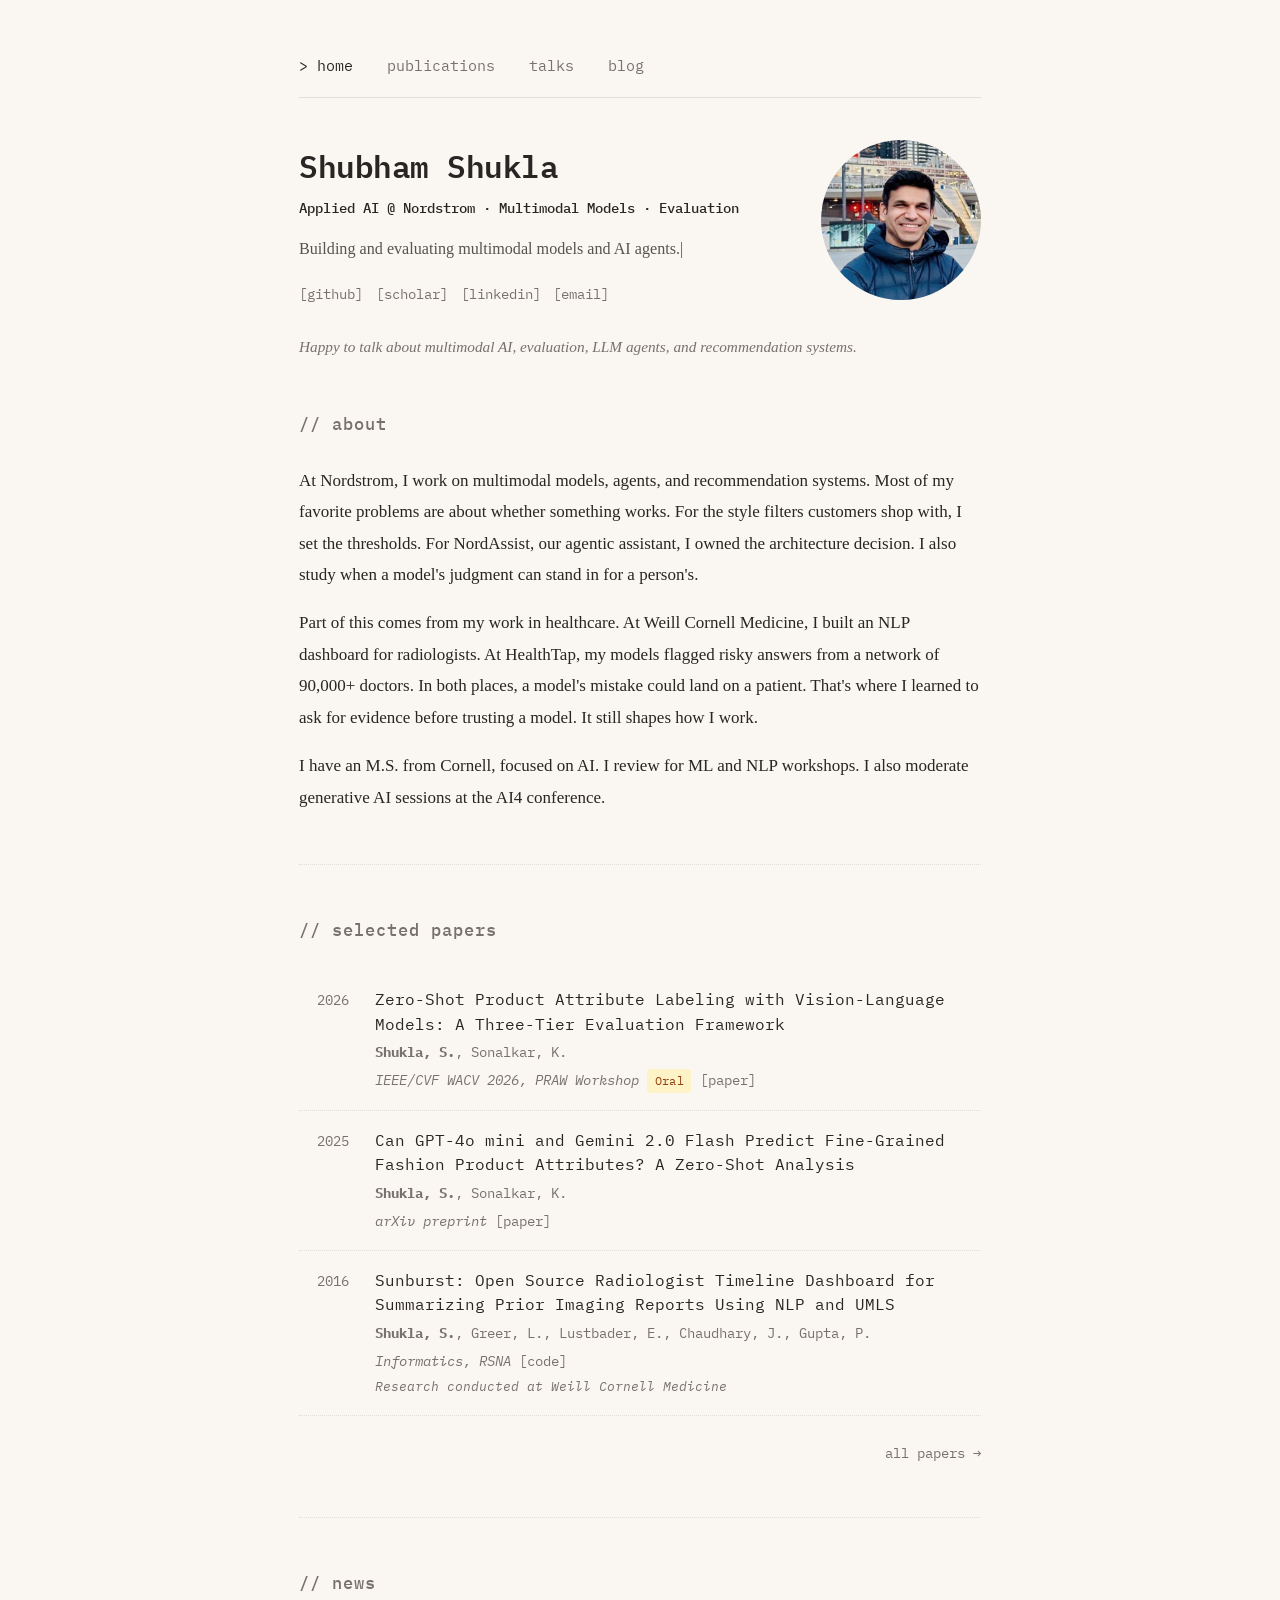
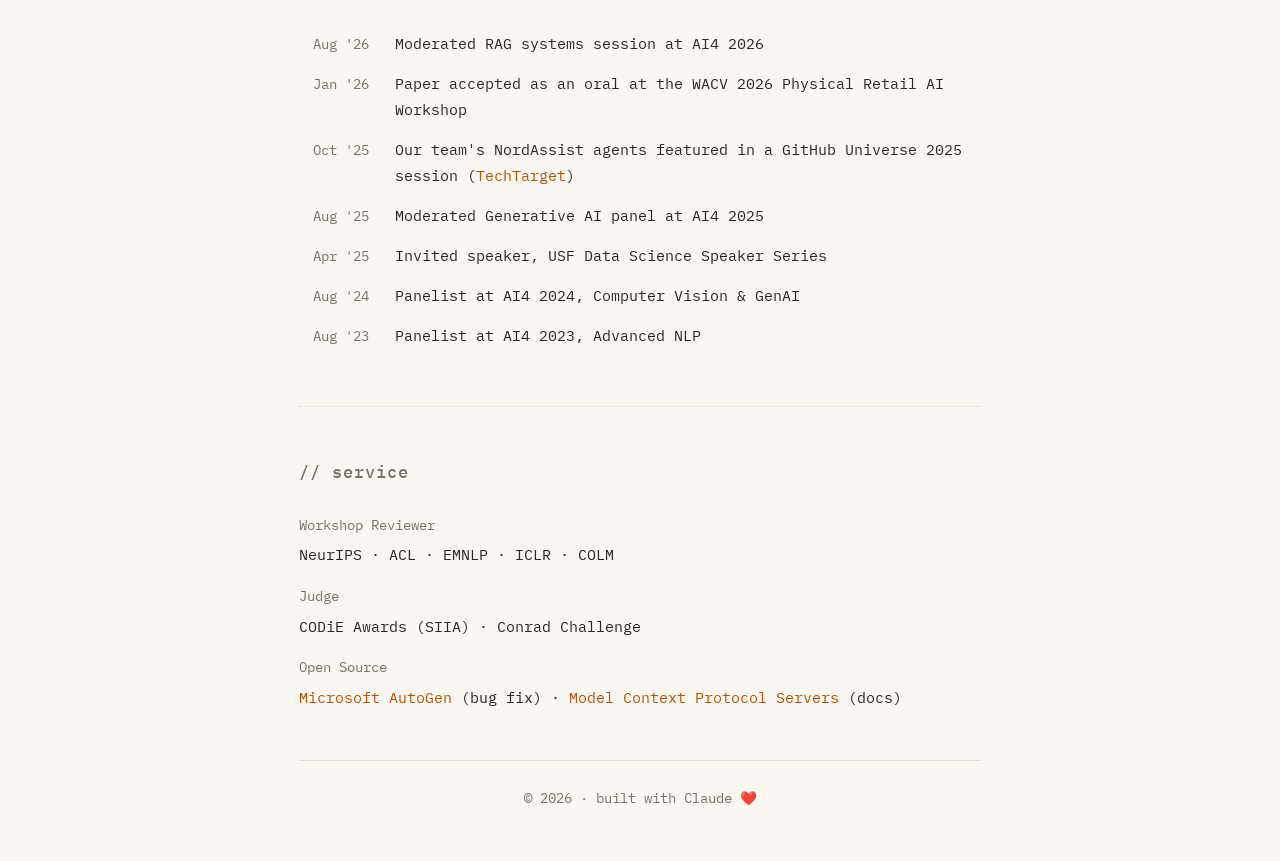
==== commit c3085227: "Simplify header and rewrite about in short sentences - One-line descriptor and tagline; drop the ema" ====
--- a/index.html
+++ b/index.html
@@ -4,11 +4,11 @@
     <meta charset="UTF-8">
     <meta name="viewport" content="width=device-width, initial-scale=1.0">
     <title>Shubham Shukla</title>
-    <meta name="description" content="Shubham Shukla | Applied AI @ Nordstrom. Building and evaluating LLM agents, vision-language models, and recommendation systems.">
+    <meta name="description" content="Shubham Shukla | Applied AI @ Nordstrom. Building and evaluating multimodal models, LLM agents, and recommendation systems.">
     <meta property="og:type" content="website">
     <meta property="og:url" content="https://shuklaham.github.io/">
     <meta property="og:title" content="Shubham Shukla">
-    <meta property="og:description" content="Applied AI @ Nordstrom. Building and evaluating LLM agents, vision-language models, and recommendation systems.">
+    <meta property="og:description" content="Applied AI @ Nordstrom. Building and evaluating multimodal models, LLM agents, and recommendation systems.">
     <meta property="og:image" content="https://shuklaham.github.io/files/ss_headshot.jpg">
     <meta name="twitter:card" content="summary">
     <link rel="icon" type="image/png" href="favicons/favicon-96x96.png" sizes="96x96">
@@ -47,11 +47,9 @@
             <div class="header-content">
                 <div class="intro">
                     <h1>Shubham Shukla</h1>
-                    <p class="descriptor">Applied AI @ Nordstrom &middot; LLM &amp; Agent Evaluation &middot; Vision-Language Models</p>
+                    <p class="descriptor">Applied AI @ Nordstrom &middot; Multimodal&nbsp;Models &middot; Evaluation</p>
                     <div class="tagline">
-                        <p>I design and build AI agents and vision-language systems, and the evaluations that show whether they work.</p>
-                        <p>Previously HealthTap and Amazon &middot; M.S., Cornell University (AI)</p>
-                        <p>Published research on vision-language model evaluation, including a WACV 2026 workshop paper (oral).<span class="cursor" aria-hidden="true">|</span></p>
+                        <p>Building and evaluating multimodal models and AI agents.<span class="cursor" aria-hidden="true">|</span></p>
                     </div>
                     <div class="links">
                         <a href="https://github.com/shuklaham">github</a>
@@ -64,7 +62,7 @@
                     <img class="portrait" src="files/ss_headshot.jpg" alt="Shubham Shukla">
                 </div>
             </div>
-            <p class="callout">Happy to talk about building and evaluating LLM agents, vision-language models, and recommendation systems.</p>
+            <p class="callout">Happy to talk about multimodal AI, evaluation, LLM agents, and recommendation systems.</p>
         </header>
 
         <main>
@@ -72,9 +70,9 @@
             <!-- About -->
             <section class="about">
                 <h2 class="section-title">// about</h2>
-                <p>Colleagues usually come to me with two questions: does this actually work, and can you build it? At Nordstrom I answer both. With my team, I built and scaled NordAssist, an agentic engineering assistant used across Nordstrom engineering: agents that answer from a team's own docs with citations, help with migrations, and diagnose failed pipelines. A blind LLM-as-judge benchmark of the candidate systems informed the architecture of its second version, a decision I owned. I designed agents that mine support threads and open pull requests proposing documentation fixes, with a person approving every change.</p>
-                <p>On the vision side, I led our customer-facing style filters, based on a fine-tuned vision-language model with per-attribute thresholds set to a precision floor, and developed a catalog-correction system that uses a vision-language judge to keep its review queue precise. I also owned the training pipeline for Nordstrom's session-based recommender, and wrote the company's GenAI development standards, which focus on agent evaluation.</p>
-                <p>Before Nordstrom, I built answer-quality models for a network of 90,000+ doctors at HealthTap, and product-classification models and ML infrastructure at Amazon. I have an M.S. in Computing and Information Science (AI) from Cornell, where I created a clinical NLP dashboard for radiologists at Weill Cornell Medicine. I review for NeurIPS, ICLR, ACL, EMNLP, and COLM workshops, and have spoken at AI4 every year since 2023, moderating its generative AI and RAG sessions in 2025 and 2026.</p>
+                <p>At Nordstrom, I work on multimodal models, agents, and recommendation systems. Most of my favorite problems are about whether something works. For the style filters customers shop with, I set the thresholds. For NordAssist, our agentic assistant, I owned the architecture decision. I also study when a model's judgment can stand in for a person's.</p>
+                <p>Part of this comes from my work in healthcare. At Weill Cornell Medicine, I built an NLP dashboard for radiologists. At HealthTap, my models flagged risky answers from a network of 90,000+ doctors. In both places, a model's mistake could land on a patient. That's where I learned to ask for evidence before trusting a model. It still shapes how I work.</p>
+                <p>I have an M.S. from Cornell, focused on AI. I review for ML and NLP workshops. I also moderate generative AI sessions at the AI4 conference.</p>
             </section>
 
             <!-- Selected Papers (compact, on homepage) -->
